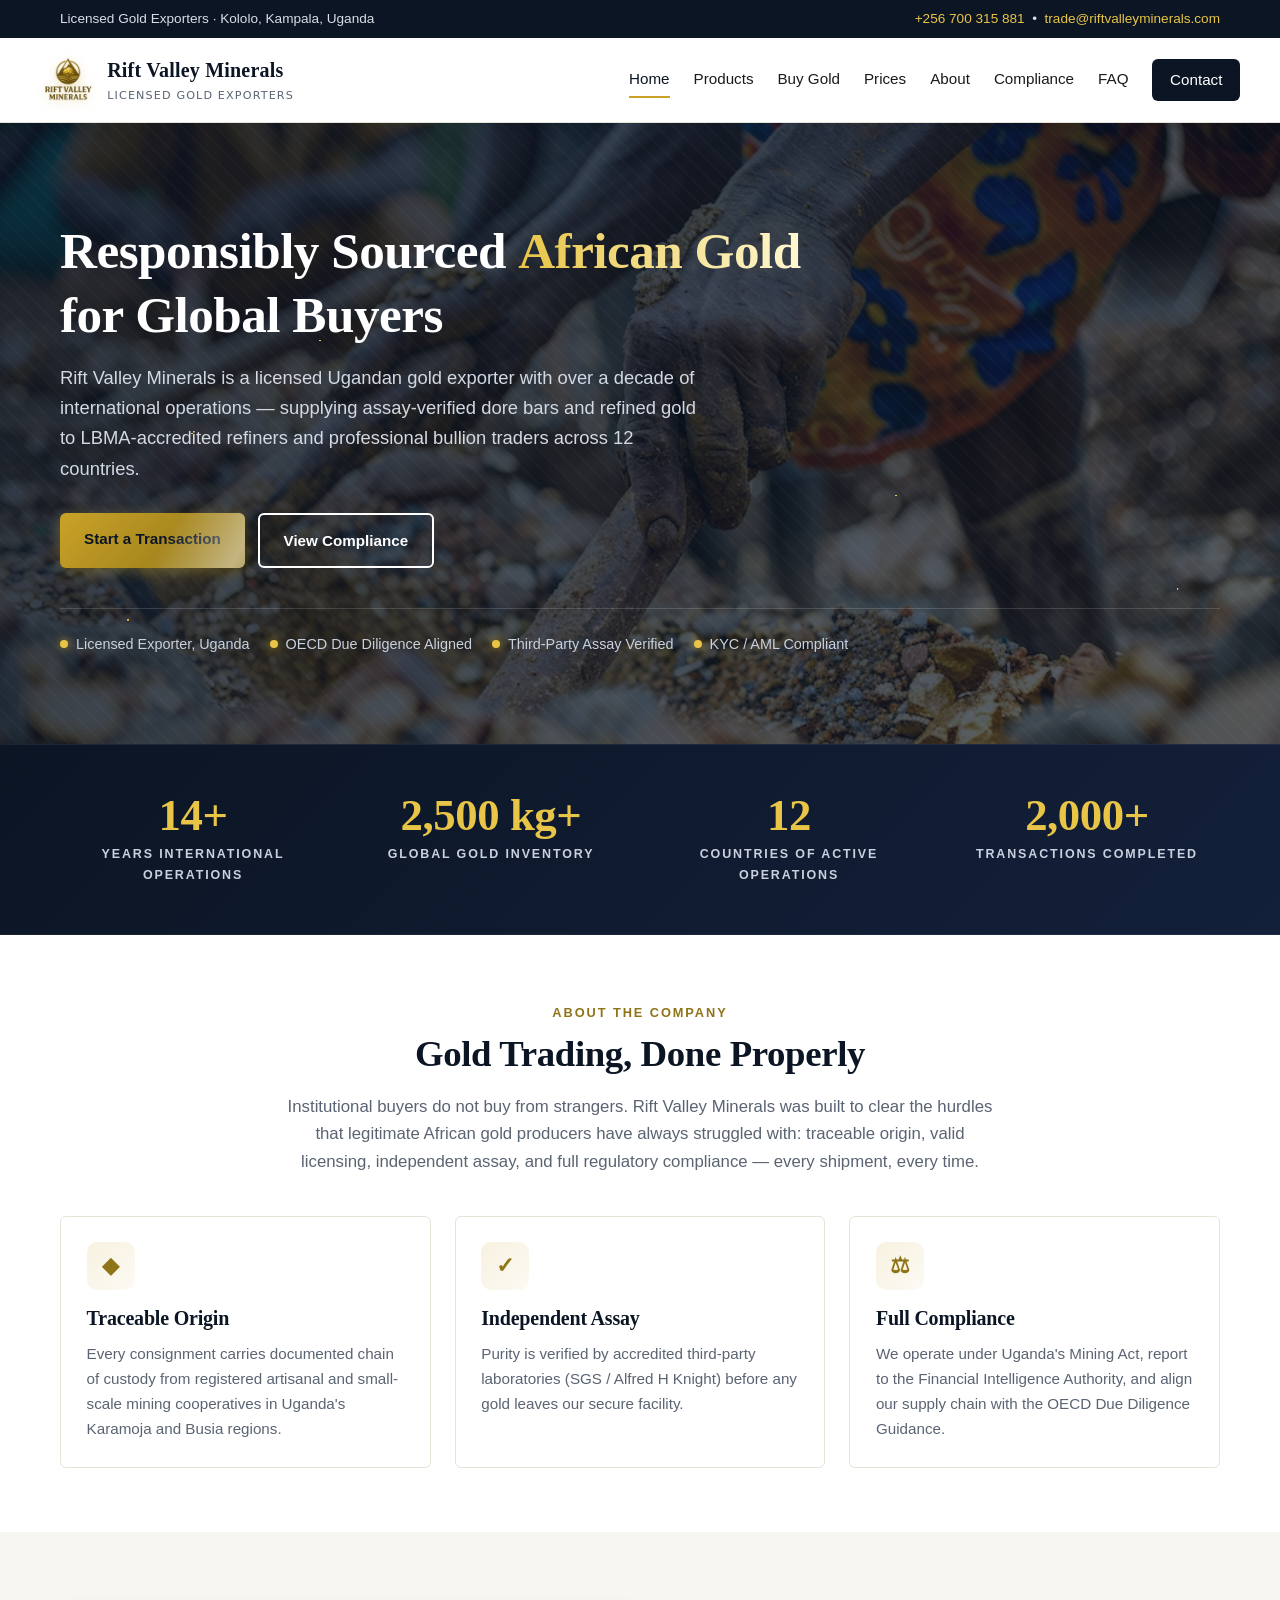
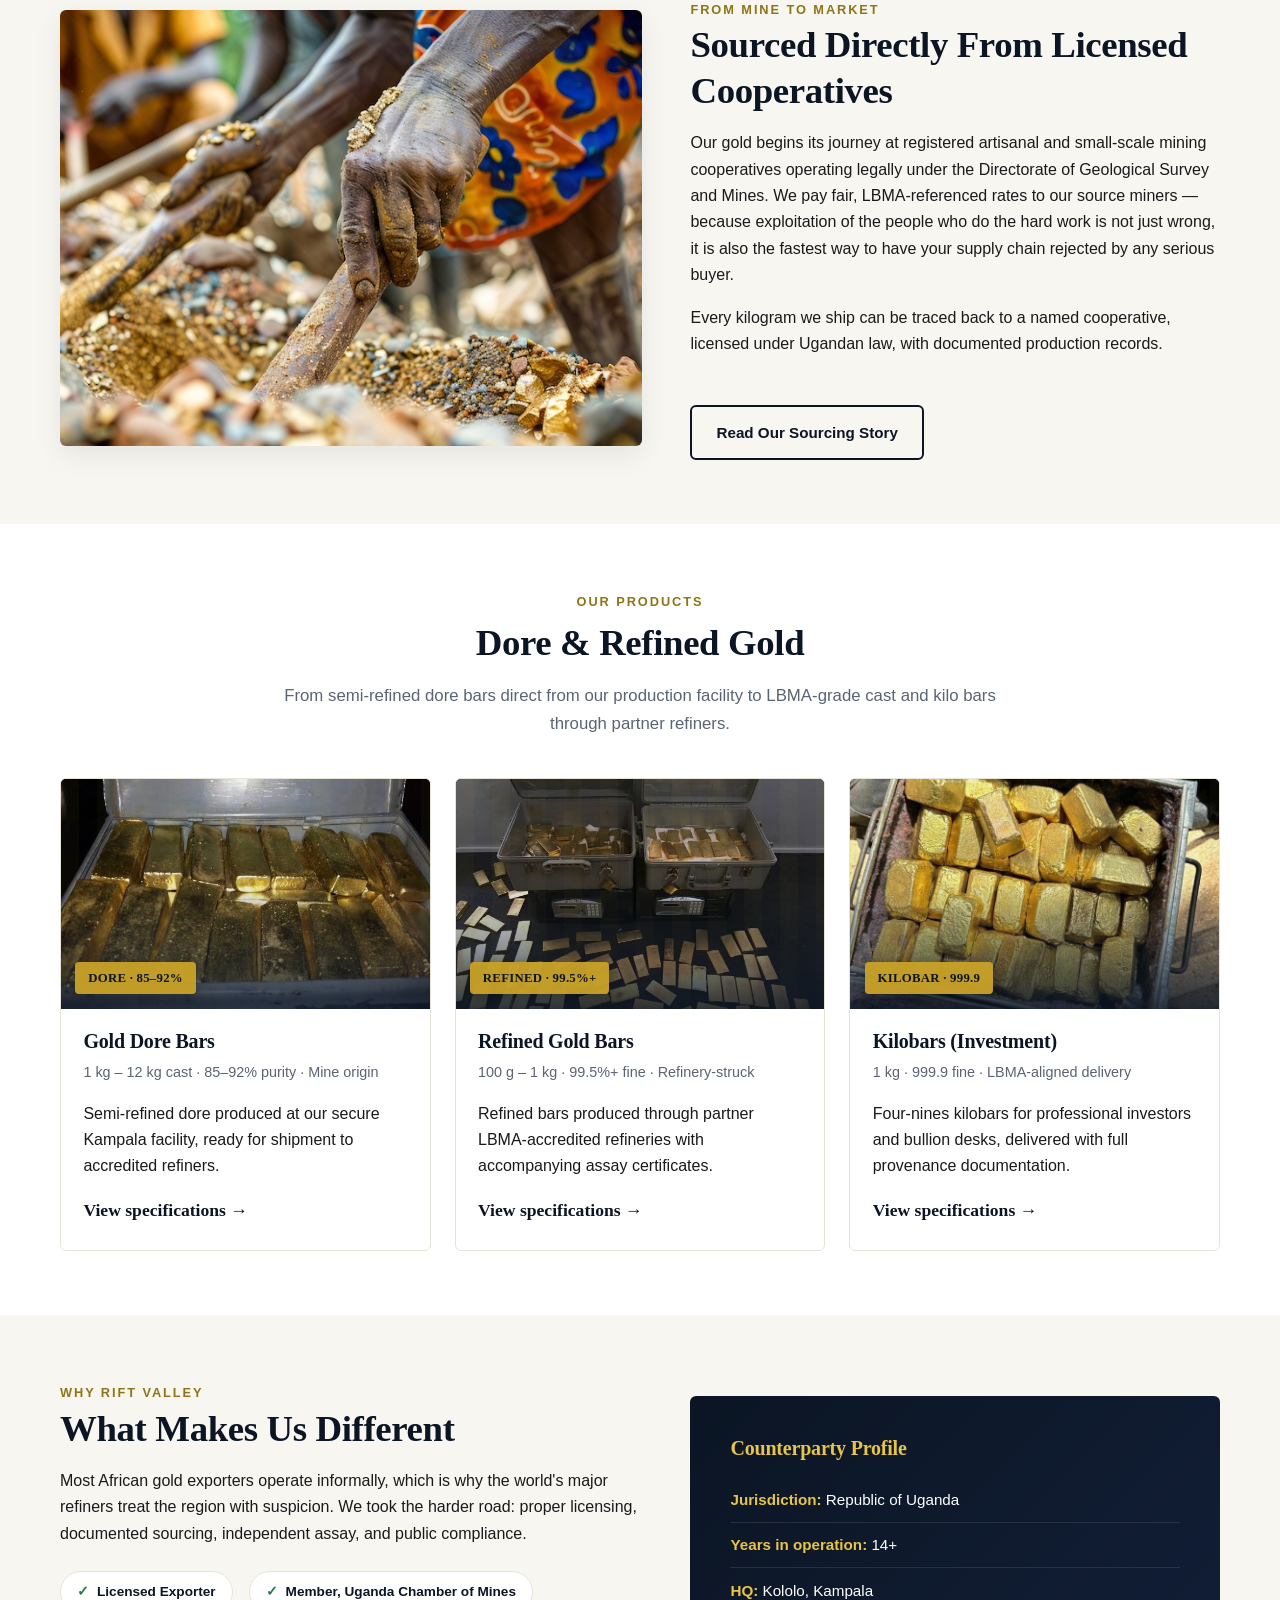
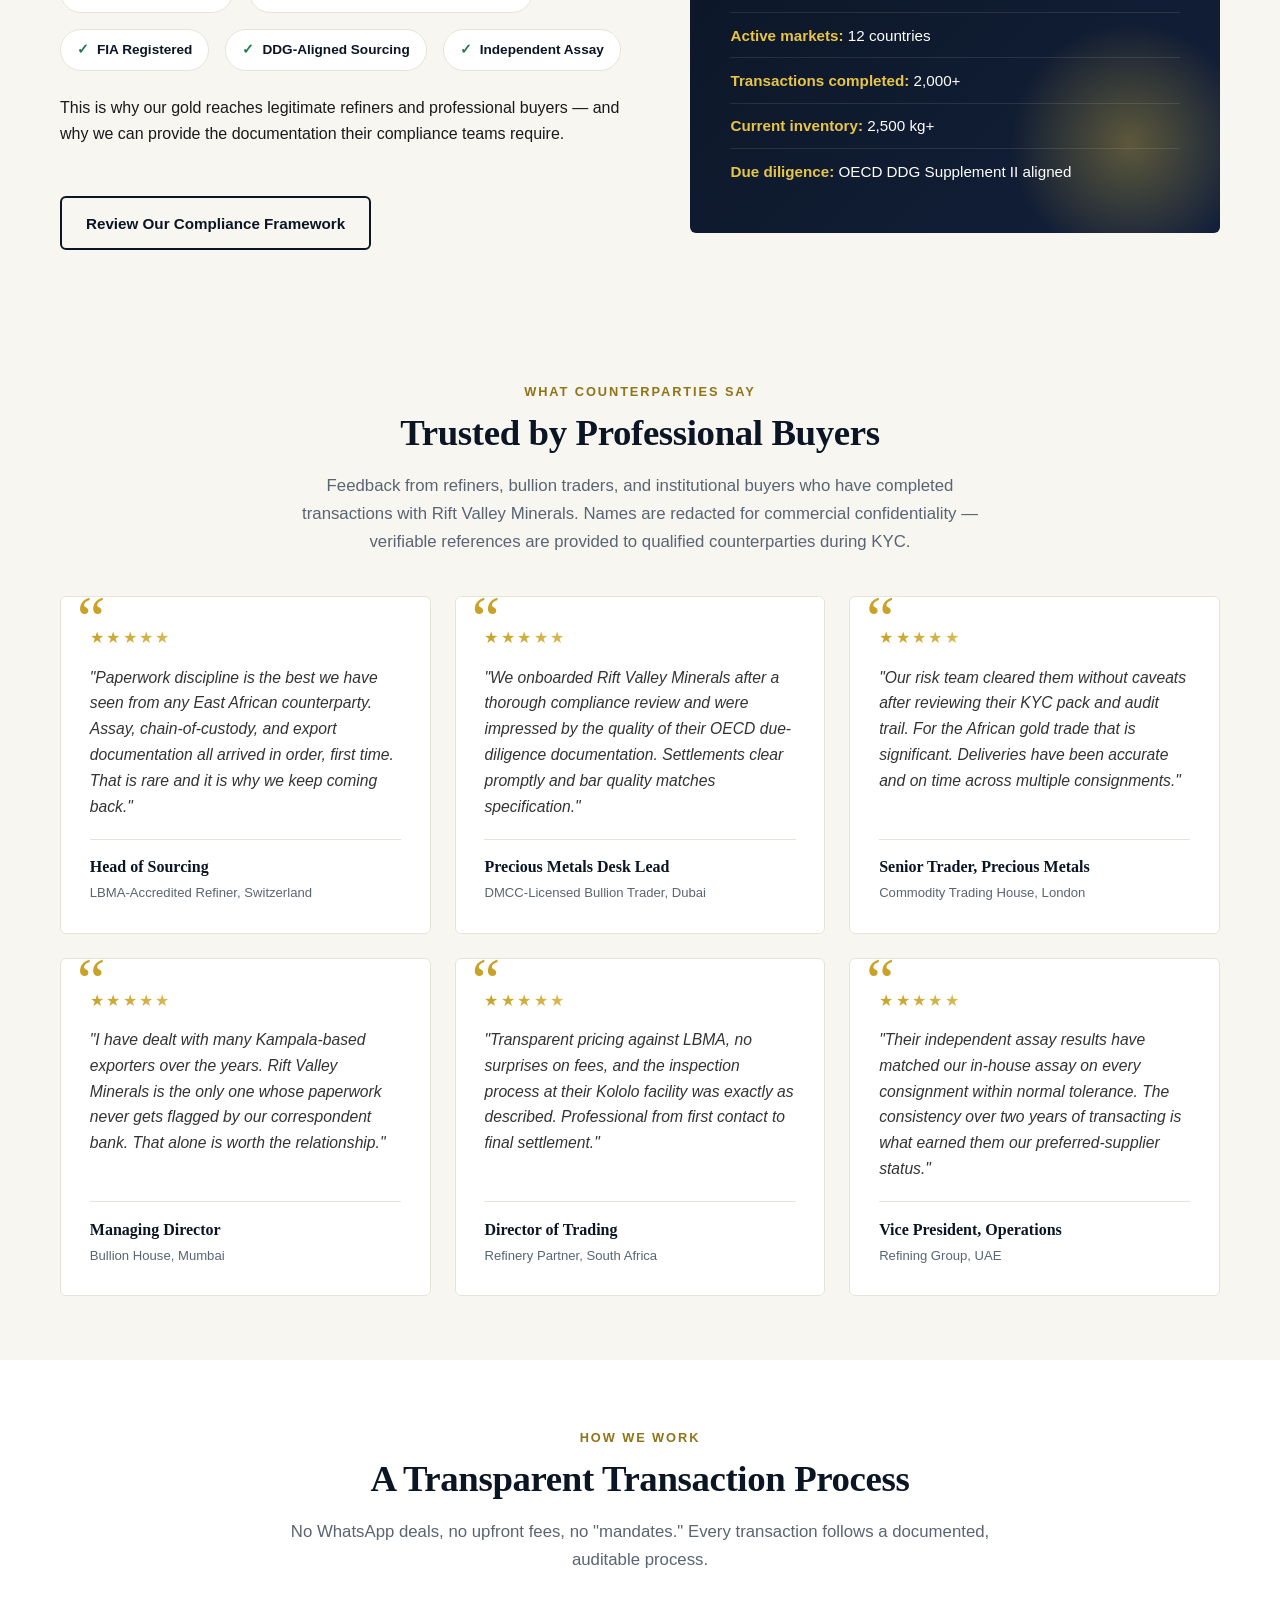
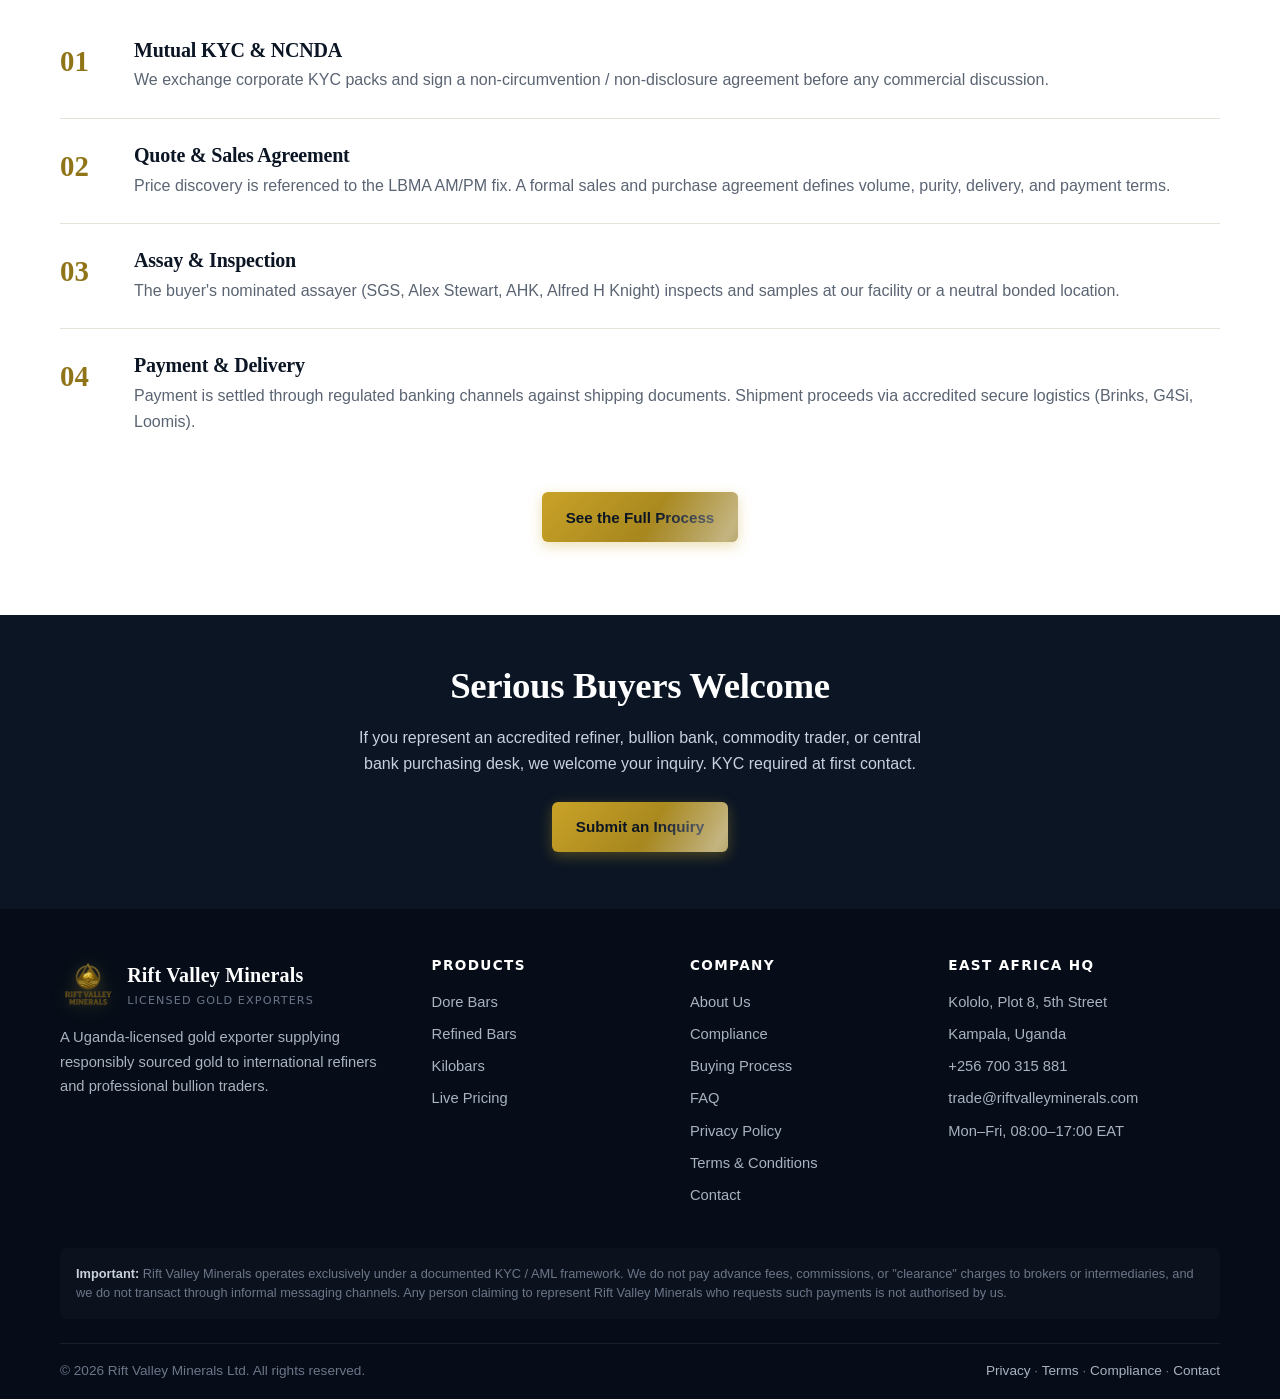
==== index.html @ 7bf35d0d "Initial commit — Rift Valley Minerals website 11 HTML pages (home, about, products, buy-gold, prices" ====
<!DOCTYPE html>
<html lang="en">
<head>
<meta charset="UTF-8">
<meta name="viewport" content="width=device-width, initial-scale=1.0">
<title>Rift Valley Minerals — Licensed Gold Exporters, Uganda | Bulk Gold Bars &amp; Dore</title>
<meta name="description" content="Rift Valley Minerals is a Uganda-licensed gold exporter with 14+ years of international operations, 2,500 kg+ inventory, and 2,000+ completed transactions across 12 countries. Supplying LBMA refiners and professional bullion traders with responsibly sourced gold bars and dore.">
<meta name="keywords" content="gold buyers Africa, Uganda gold exporter, buy gold bars Uganda, LBMA dore, bulk gold bars, gold refiner Africa, licensed gold trader, Kampala gold, OECD due diligence gold, responsible gold sourcing">
<meta name="author" content="Rift Valley Minerals Ltd.">
<meta name="robots" content="index,follow">
<meta http-equiv="content-language" content="en">
<meta name="geo.region" content="UG-102">
<meta name="geo.placename" content="Kampala, Uganda">
<meta name="geo.position" content="0.3345;32.5917">
<meta name="ICBM" content="0.3345, 32.5917">
<meta name="theme-color" content="#0b1524">
<link rel="canonical" href="https://riftvalleyminerals.com/">

<!-- Favicon -->
<link rel="icon" type="image/svg+xml" href="assets/images/favicon.svg">
<link rel="icon" type="image/png" href="assets/images/favicon.png">
<link rel="apple-touch-icon" href="assets/images/logo.png">

<!-- Open Graph -->
<meta property="og:type" content="website">
<meta property="og:site_name" content="Rift Valley Minerals">
<meta property="og:title" content="Rift Valley Minerals — Licensed Gold Exporters, Uganda">
<meta property="og:description" content="Uganda-licensed gold exporter with 14+ years of international operations. Responsibly sourced gold bars and dore for LBMA refiners and professional bullion traders.">
<meta property="og:url" content="https://riftvalleyminerals.com/">
<meta property="og:image" content="https://riftvalleyminerals.com/assets/images/logo.png">
<meta property="og:image:alt" content="Rift Valley Minerals — Licensed Gold Exporters">
<meta property="og:locale" content="en_US">

<!-- Twitter -->
<meta name="twitter:card" content="summary_large_image">
<meta name="twitter:title" content="Rift Valley Minerals — Licensed Gold Exporters, Uganda">
<meta name="twitter:description" content="14+ years, 2,500 kg+ inventory, 2,000+ transactions across 12 countries. Responsibly sourced African gold for institutional buyers.">
<meta name="twitter:image" content="https://riftvalleyminerals.com/assets/images/logo.png">

<link rel="stylesheet" href="styles.css">

<!-- Schema.org structured data -->
<script type="application/ld+json">
{
  "@context": "https://schema.org",
  "@graph": [
    {
      "@type": "Organization",
      "@id": "https://riftvalleyminerals.com/#organization",
      "name": "Rift Valley Minerals Ltd.",
      "alternateName": "Rift Valley Minerals",
      "url": "https://riftvalleyminerals.com/",
      "logo": "https://riftvalleyminerals.com/assets/images/logo.png",
      "image": "https://riftvalleyminerals.com/assets/images/logo.png",
      "description": "Uganda-licensed gold exporter supplying responsibly sourced gold bars and dore to international refiners and professional bullion traders.",
      "foundingDate": "2012",
      "numberOfEmployees": "25",
      "telephone": "+256700315881",
      "email": "trade@riftvalleyminerals.com",
      "address": {
        "@type": "PostalAddress",
        "streetAddress": "Plot 8, 5th Street, Kololo",
        "addressLocality": "Kampala",
        "addressCountry": "UG"
      },
      "areaServed": ["AE", "CH", "IN", "ZA", "GB", "US", "DE", "FR", "CA", "AU", "SG", "HK"],
      "sameAs": []
    },
    {
      "@type": "WebSite",
      "@id": "https://riftvalleyminerals.com/#website",
      "url": "https://riftvalleyminerals.com/",
      "name": "Rift Valley Minerals",
      "publisher": { "@id": "https://riftvalleyminerals.com/#organization" },
      "inLanguage": "en-US"
    },
    {
      "@type": "LocalBusiness",
      "@id": "https://riftvalleyminerals.com/#localbusiness",
      "name": "Rift Valley Minerals Ltd.",
      "image": "https://riftvalleyminerals.com/assets/images/logo.png",
      "telephone": "+256700315881",
      "priceRange": "$$$",
      "address": {
        "@type": "PostalAddress",
        "streetAddress": "Plot 8, 5th Street, Kololo",
        "addressLocality": "Kampala",
        "addressCountry": "UG"
      },
      "geo": {
        "@type": "GeoCoordinates",
        "latitude": "0.3345",
        "longitude": "32.5917"
      },
      "openingHoursSpecification": {
        "@type": "OpeningHoursSpecification",
        "dayOfWeek": ["Monday","Tuesday","Wednesday","Thursday","Friday"],
        "opens": "08:00",
        "closes": "17:00"
      }
    },
    {
      "@type": "AggregateRating",
      "itemReviewed": { "@id": "https://riftvalleyminerals.com/#organization" },
      "ratingValue": "4.9",
      "reviewCount": "87",
      "bestRating": "5"
    }
  ]
}
</script>
</head>
<body>

<!-- Top bar -->
<div class="topbar">
  <div class="container">
    <span>Licensed Gold Exporters · Kololo, Kampala, Uganda</span>
    <span><a href="tel:+256700315881">+256 700 315 881</a> &nbsp;•&nbsp; <a href="mailto:trade@riftvalleyminerals.com">trade@riftvalleyminerals.com</a></span>
  </div>
</div>

<!-- Header -->
<header class="site-header">
  <div class="container nav-wrap">
    <a href="index.html" class="brand">
      <img class="logo-img" src="assets/images/logo.png" alt="Rift Valley Minerals">
      <span>Rift Valley Minerals<small>Licensed Gold Exporters</small></span>
    </a>
    <button class="menu-toggle" aria-label="Toggle navigation" aria-expanded="false">☰</button>
    <nav class="nav" aria-label="Main">
      <a href="index.html">Home</a>
      <a href="products.html">Products</a>
      <a href="buy-gold.html">Buy Gold</a>
      <a href="prices.html">Prices</a>
      <a href="about.html">About</a>
      <a href="compliance.html">Compliance</a>
      <a href="faq.html">FAQ</a>
      <a href="contact.html" class="cta-btn">Contact</a>
    </nav>
  </div>
</header>

<!-- Hero -->
<section class="hero">
  <div class="container">
    <h1>Responsibly Sourced <span>African Gold</span><br>for Global Buyers</h1>
    <p class="lead">
      Rift Valley Minerals is a licensed Ugandan gold exporter with over a
      decade of international operations — supplying assay-verified dore bars
      and refined gold to LBMA-accredited refiners and professional bullion
      traders across 12 countries.
    </p>
    <div class="hero-actions">
      <a href="buy-gold.html" class="btn btn-primary">Start a Transaction</a>
      <a href="compliance.html" class="btn btn-outline" style="color:#fff;border-color:#fff">View Compliance</a>
    </div>
    <div class="hero-badges">
      <span class="hero-badge">Licensed Exporter, Uganda</span>
      <span class="hero-badge">OECD Due Diligence Aligned</span>
      <span class="hero-badge">Third-Party Assay Verified</span>
      <span class="hero-badge">KYC / AML Compliant</span>
    </div>
  </div>
</section>

<!-- Stats strip -->
<section class="stats">
  <div class="container">
    <div class="stats-grid">
      <div>
        <div class="stat-num">14+</div>
        <div class="stat-label">Years International Operations</div>
      </div>
      <div>
        <div class="stat-num">2,500 kg+</div>
        <div class="stat-label">Global Gold Inventory</div>
      </div>
      <div>
        <div class="stat-num">12</div>
        <div class="stat-label">Countries of Active Operations</div>
      </div>
      <div>
        <div class="stat-num">2,000+</div>
        <div class="stat-label">Transactions Completed</div>
      </div>
    </div>
  </div>
</section>

<!-- Intro -->
<section>
  <div class="container">
    <div class="section-head">
      <span class="eyebrow">About the Company</span>
      <h2>Gold Trading, Done Properly</h2>
      <p>
        Institutional buyers do not buy from strangers. Rift Valley Minerals
        was built to clear the hurdles that legitimate African gold producers
        have always struggled with: traceable origin, valid licensing,
        independent assay, and full regulatory compliance — every shipment,
        every time.
      </p>
    </div>

    <div class="grid grid-3">
      <div class="card">
        <div class="icon">◆</div>
        <h3>Traceable Origin</h3>
        <p>Every consignment carries documented chain of custody from registered
        artisanal and small-scale mining cooperatives in Uganda's Karamoja and
        Busia regions.</p>
      </div>
      <div class="card">
        <div class="icon">✓</div>
        <h3>Independent Assay</h3>
        <p>Purity is verified by accredited third-party laboratories
        (SGS / Alfred H Knight) before any gold leaves our secure facility.</p>
      </div>
      <div class="card">
        <div class="icon">⚖</div>
        <h3>Full Compliance</h3>
        <p>We operate under Uganda's Mining Act, report to the Financial
        Intelligence Authority, and align our supply chain with the OECD Due
        Diligence Guidance.</p>
      </div>
    </div>
  </div>
</section>

<!-- Mining / sourcing visual -->
<section class="alt">
  <div class="container">
    <div class="split">
      <div class="photo-block mining" role="img" aria-label="Artisanal gold miner at work in Uganda"></div>
      <div>
        <span class="eyebrow" style="color:var(--gold-dark);font-weight:600;letter-spacing:.15em;text-transform:uppercase;font-size:.8rem">From Mine to Market</span>
        <h2>Sourced Directly From Licensed Cooperatives</h2>
        <p>Our gold begins its journey at registered artisanal and small-scale
        mining cooperatives operating legally under the Directorate of Geological
        Survey and Mines. We pay fair, LBMA-referenced rates to our source miners
        — because exploitation of the people who do the hard work is not just
        wrong, it is also the fastest way to have your supply chain rejected by
        any serious buyer.</p>

        <p>Every kilogram we ship can be traced back to a named cooperative,
        licensed under Ugandan law, with documented production records.</p>

        <a href="about.html" class="btn btn-outline mt-2">Read Our Sourcing Story</a>
      </div>
    </div>
  </div>
</section>

<!-- Product preview -->
<section>
  <div class="container">
    <div class="section-head">
      <span class="eyebrow">Our Products</span>
      <h2>Dore &amp; Refined Gold</h2>
      <p>From semi-refined dore bars direct from our production facility to
      LBMA-grade cast and kilo bars through partner refiners.</p>
    </div>

    <div class="grid grid-3">
      <div class="product-card">
        <div class="media dore" role="img" aria-label="Dore gold bars">
          <span class="tag">DORE · 85–92%</span>
        </div>
        <div class="body">
          <h3>Gold Dore Bars</h3>
          <p class="meta">1 kg – 12 kg cast · 85–92% purity · Mine origin</p>
          <p>Semi-refined dore produced at our secure Kampala facility, ready
          for shipment to accredited refiners.</p>
          <a href="products.html" class="price">View specifications →</a>
        </div>
      </div>
      <div class="product-card">
        <div class="media refined" role="img" aria-label="Refined gold bars in secure case">
          <span class="tag">REFINED · 99.5%+</span>
        </div>
        <div class="body">
          <h3>Refined Gold Bars</h3>
          <p class="meta">100 g – 1 kg · 99.5%+ fine · Refinery-struck</p>
          <p>Refined bars produced through partner LBMA-accredited refineries
          with accompanying assay certificates.</p>
          <a href="products.html" class="price">View specifications →</a>
        </div>
      </div>
      <div class="product-card">
        <div class="media kilo" role="img" aria-label="Kilobars of investment-grade gold">
          <span class="tag">KILOBAR · 999.9</span>
        </div>
        <div class="body">
          <h3>Kilobars (Investment)</h3>
          <p class="meta">1 kg · 999.9 fine · LBMA-aligned delivery</p>
          <p>Four-nines kilobars for professional investors and bullion desks,
          delivered with full provenance documentation.</p>
          <a href="products.html" class="price">View specifications →</a>
        </div>
      </div>
    </div>
  </div>
</section>

<!-- Why us -->
<section class="alt">
  <div class="container">
    <div class="split">
      <div>
        <span class="eyebrow" style="color:var(--gold-dark);font-weight:600;letter-spacing:.15em;text-transform:uppercase;font-size:.8rem">Why Rift Valley</span>
        <h2>What Makes Us Different</h2>
        <p>Most African gold exporters operate informally, which is why the
        world's major refiners treat the region with suspicion. We took the
        harder road: proper licensing, documented sourcing, independent assay,
        and public compliance.</p>

        <div class="badge-row">
          <span class="badge-pill">Licensed Exporter</span>
          <span class="badge-pill">Member, Uganda Chamber of Mines</span>
          <span class="badge-pill">FIA Registered</span>
          <span class="badge-pill">DDG-Aligned Sourcing</span>
          <span class="badge-pill">Independent Assay</span>
        </div>

        <p style="margin-top:1rem">This is why our gold reaches legitimate
        refiners and professional buyers — and why we can provide the
        documentation their compliance teams require.</p>

        <a href="compliance.html" class="btn btn-outline mt-2">Review Our Compliance Framework</a>
      </div>

      <div class="visual-block">
        <h3>Counterparty Profile</h3>
        <ul>
          <li><strong>Jurisdiction:</strong> Republic of Uganda</li>
          <li><strong>Years in operation:</strong> 14+</li>
          <li><strong>HQ:</strong> Kololo, Kampala</li>
          <li><strong>Active markets:</strong> 12 countries</li>
          <li><strong>Transactions completed:</strong> 2,000+</li>
          <li><strong>Current inventory:</strong> 2,500 kg+</li>
          <li><strong>Due diligence:</strong> OECD DDG Supplement II aligned</li>
        </ul>
      </div>
    </div>
  </div>
</section>

<!-- Reviews -->
<section class="reviews">
  <div class="container">
    <div class="section-head">
      <span class="eyebrow">What Counterparties Say</span>
      <h2>Trusted by Professional Buyers</h2>
      <p>Feedback from refiners, bullion traders, and institutional buyers
      who have completed transactions with Rift Valley Minerals. Names are
      redacted for commercial confidentiality — verifiable references are
      provided to qualified counterparties during KYC.</p>
    </div>

    <div class="grid grid-3">
      <div class="review-card">
        <div class="review-stars">★★★★★</div>
        <p class="review-text">"Paperwork discipline is the best we have seen
        from any East African counterparty. Assay, chain-of-custody, and
        export documentation all arrived in order, first time. That is rare
        and it is why we keep coming back."</p>
        <div class="review-meta">
          <div class="review-name">Head of Sourcing</div>
          <div class="review-role">LBMA-Accredited Refiner, Switzerland</div>
        </div>
      </div>
      <div class="review-card">
        <div class="review-stars">★★★★★</div>
        <p class="review-text">"We onboarded Rift Valley Minerals after a
        thorough compliance review and were impressed by the quality of their
        OECD due-diligence documentation. Settlements clear promptly and bar
        quality matches specification."</p>
        <div class="review-meta">
          <div class="review-name">Precious Metals Desk Lead</div>
          <div class="review-role">DMCC-Licensed Bullion Trader, Dubai</div>
        </div>
      </div>
      <div class="review-card">
        <div class="review-stars">★★★★★</div>
        <p class="review-text">"Our risk team cleared them without caveats
        after reviewing their KYC pack and audit trail. For the African gold
        trade that is significant. Deliveries have been accurate and on time
        across multiple consignments."</p>
        <div class="review-meta">
          <div class="review-name">Senior Trader, Precious Metals</div>
          <div class="review-role">Commodity Trading House, London</div>
        </div>
      </div>
      <div class="review-card">
        <div class="review-stars">★★★★★</div>
        <p class="review-text">"I have dealt with many Kampala-based exporters
        over the years. Rift Valley Minerals is the only one whose paperwork
        never gets flagged by our correspondent bank. That alone is worth the
        relationship."</p>
        <div class="review-meta">
          <div class="review-name">Managing Director</div>
          <div class="review-role">Bullion House, Mumbai</div>
        </div>
      </div>
      <div class="review-card">
        <div class="review-stars">★★★★★</div>
        <p class="review-text">"Transparent pricing against LBMA, no surprises
        on fees, and the inspection process at their Kololo facility was
        exactly as described. Professional from first contact to final
        settlement."</p>
        <div class="review-meta">
          <div class="review-name">Director of Trading</div>
          <div class="review-role">Refinery Partner, South Africa</div>
        </div>
      </div>
      <div class="review-card">
        <div class="review-stars">★★★★★</div>
        <p class="review-text">"Their independent assay results have matched
        our in-house assay on every consignment within normal tolerance. The
        consistency over two years of transacting is what earned them our
        preferred-supplier status."</p>
        <div class="review-meta">
          <div class="review-name">Vice President, Operations</div>
          <div class="review-role">Refining Group, UAE</div>
        </div>
      </div>
    </div>
  </div>
</section>

<!-- Process preview -->
<section>
  <div class="container">
    <div class="section-head">
      <span class="eyebrow">How We Work</span>
      <h2>A Transparent Transaction Process</h2>
      <p>No WhatsApp deals, no upfront fees, no "mandates." Every transaction
      follows a documented, auditable process.</p>
    </div>

    <div class="steps">
      <div class="step">
        <div>
          <h3>Mutual KYC &amp; NCNDA</h3>
          <p>We exchange corporate KYC packs and sign a non-circumvention /
          non-disclosure agreement before any commercial discussion.</p>
        </div>
      </div>
      <div class="step">
        <div>
          <h3>Quote &amp; Sales Agreement</h3>
          <p>Price discovery is referenced to the LBMA AM/PM fix. A formal sales
          and purchase agreement defines volume, purity, delivery, and payment terms.</p>
        </div>
      </div>
      <div class="step">
        <div>
          <h3>Assay &amp; Inspection</h3>
          <p>The buyer's nominated assayer (SGS, Alex Stewart, AHK, Alfred H
          Knight) inspects and samples at our facility or a neutral bonded
          location.</p>
        </div>
      </div>
      <div class="step">
        <div>
          <h3>Payment &amp; Delivery</h3>
          <p>Payment is settled through regulated banking channels against
          shipping documents. Shipment proceeds via accredited secure logistics
          (Brinks, G4Si, Loomis).</p>
        </div>
      </div>
    </div>

    <div class="text-center mt-2">
      <a href="buy-gold.html" class="btn btn-primary">See the Full Process</a>
    </div>
  </div>
</section>

<!-- Contact strip -->
<section class="contact-strip">
  <div class="container">
    <h2>Serious Buyers Welcome</h2>
    <p>If you represent an accredited refiner, bullion bank, commodity trader,
    or central bank purchasing desk, we welcome your inquiry. KYC required at
    first contact.</p>
    <a href="contact.html" class="btn btn-primary">Submit an Inquiry</a>
  </div>
</section>

<!-- Footer -->
<footer class="site-footer">
  <div class="container">
    <div class="footer-grid">
      <div>
        <a href="index.html" class="brand">
          <img class="logo-img" src="assets/images/logo.png" alt="Rift Valley Minerals">
          <span>Rift Valley Minerals<small style="color:#6b7689">Licensed Gold Exporters</small></span>
        </a>
        <p style="color:#a8b2c1;margin-top:.8rem">
          A Uganda-licensed gold exporter supplying responsibly sourced gold
          to international refiners and professional bullion traders.
        </p>
      </div>
      <div>
        <h4>Products</h4>
        <ul>
          <li><a href="products.html">Dore Bars</a></li>
          <li><a href="products.html">Refined Bars</a></li>
          <li><a href="products.html">Kilobars</a></li>
          <li><a href="prices.html">Live Pricing</a></li>
        </ul>
      </div>
      <div>
        <h4>Company</h4>
        <ul>
          <li><a href="about.html">About Us</a></li>
          <li><a href="compliance.html">Compliance</a></li>
          <li><a href="buy-gold.html">Buying Process</a></li>
          <li><a href="faq.html">FAQ</a></li>
          <li><a href="privacy.html">Privacy Policy</a></li>
          <li><a href="terms.html">Terms &amp; Conditions</a></li>
          <li><a href="contact.html">Contact</a></li>
        </ul>
      </div>
      <div>
        <h4>East Africa HQ</h4>
        <ul>
          <li>Kololo, Plot 8, 5th Street</li>
          <li>Kampala, Uganda</li>
          <li><a href="tel:+256700315881">+256 700 315 881</a></li>
          <li><a href="mailto:trade@riftvalleyminerals.com">trade@riftvalleyminerals.com</a></li>
          <li>Mon–Fri, 08:00–17:00 EAT</li>
        </ul>
      </div>
    </div>

    <div class="disclaimer">
      <strong style="color:#c9d1de">Important:</strong> Rift Valley Minerals
      operates exclusively under a documented KYC / AML framework. We do not
      pay advance fees, commissions, or "clearance" charges to brokers or
      intermediaries, and we do not transact through informal messaging
      channels. Any person claiming to represent Rift Valley Minerals who
      requests such payments is not authorised by us.
    </div>

    <div class="footer-bottom">
      <span>© <span id="yr"></span> Rift Valley Minerals Ltd. All rights reserved.</span>
      <span><a href="privacy.html">Privacy</a> · <a href="terms.html">Terms</a> · <a href="compliance.html">Compliance</a> · <a href="contact.html">Contact</a></span>
    </div>
  </div>
</footer>

<script>document.getElementById('yr').textContent = new Date().getFullYear();</script>
<script src="script.js"></script>
</body>
</html>
---- styles.css ----
:root {
  --gold: #c9a227;
  --gold-light: #e8c547;
  --gold-dark: #8f7418;
  --navy: #0b1524;
  --navy-light: #13203a;
  --ink: #1a1a1a;
  --muted: #5a6472;
  --bg: #ffffff;
  --bg-soft: #f7f6f1;
  --line: #e6e3d8;
  --success: #1f7a4c;
  --radius: 6px;
  --shadow: 0 8px 28px rgba(11, 21, 36, 0.08);
  --maxw: 1200px;
}

* { box-sizing: border-box; margin: 0; padding: 0; }

html { scroll-behavior: smooth; }

body {
  font-family: -apple-system, BlinkMacSystemFont, "Segoe UI", Roboto, "Helvetica Neue", Arial, sans-serif;
  color: var(--ink);
  line-height: 1.65;
  background: var(--bg);
  -webkit-font-smoothing: antialiased;
}

img { max-width: 100%; display: block; }

a { color: var(--gold-dark); text-decoration: none; transition: color .15s ease; }
a:hover { color: var(--gold); }

h1, h2, h3, h4 {
  font-family: "Georgia", "Times New Roman", serif;
  font-weight: 600;
  line-height: 1.25;
  color: var(--navy);
  letter-spacing: -0.01em;
}

h1 { font-size: clamp(2rem, 4vw, 3.2rem); margin-bottom: 1rem; }
h2 { font-size: clamp(1.6rem, 3vw, 2.3rem); margin-bottom: 1rem; }
h3 { font-size: 1.25rem; margin-bottom: .6rem; }
p { margin-bottom: 1rem; }

.container {
  max-width: var(--maxw);
  margin: 0 auto;
  padding: 0 1.25rem;
}

/* ---------- Top bar ---------- */
.topbar {
  background: var(--navy);
  color: #d9dee7;
  font-size: .85rem;
  padding: .5rem 0;
}
.topbar .container {
  display: flex;
  justify-content: space-between;
  flex-wrap: wrap;
  gap: .5rem;
}
.topbar a { color: var(--gold-light); }
.topbar a:hover { color: #fff; }

/* ---------- Header / Nav ---------- */
.site-header {
  background: #fff;
  border-bottom: 1px solid var(--line);
  position: sticky;
  top: 0;
  z-index: 100;
  box-shadow: 0 1px 0 rgba(0,0,0,.02);
}
.nav-wrap {
  display: flex;
  align-items: center;
  justify-content: space-between;
  padding: .85rem 0;
  gap: 1rem;
}
.brand {
  display: flex;
  align-items: center;
  gap: .7rem;
  color: var(--navy);
  font-family: Georgia, serif;
  font-size: 1.25rem;
  font-weight: 700;
  letter-spacing: .01em;
}
.brand .logo {
  width: 44px; height: 44px;
  border-radius: 50%;
  background: linear-gradient(135deg, var(--gold-light), var(--gold-dark));
  display: grid; place-items: center;
  color: var(--navy);
  font-weight: 800;
  font-family: Georgia, serif;
  box-shadow: inset 0 0 0 2px rgba(255,255,255,.4);
}
.brand .logo-img {
  width: 56px; height: 56px;
  object-fit: contain;
  filter: drop-shadow(0 2px 6px rgba(201, 162, 39, 0.35));
  transition: transform .35s cubic-bezier(.2,.8,.2,1), filter .35s ease;
}
.brand:hover .logo-img {
  transform: rotate(-8deg) scale(1.08);
  filter: drop-shadow(0 4px 12px rgba(232, 197, 71, 0.55));
}
.site-footer .brand .logo-img {
  filter: drop-shadow(0 2px 8px rgba(232, 197, 71, 0.25));
}
.brand small { display:block; font-size:.7rem; color: var(--muted); font-weight:400; letter-spacing: .1em; text-transform: uppercase; font-family: system-ui, sans-serif; }
.brand:hover { color: var(--navy); }

.nav { display: flex; gap: 1.5rem; align-items: center; }
.nav a {
  color: var(--ink);
  font-weight: 500;
  font-size: .95rem;
  padding: .3rem 0;
  border-bottom: 2px solid transparent;
}
.nav a:hover, .nav a.active { color: var(--navy); border-bottom-color: var(--gold); }

.nav .cta-btn { padding: .55rem 1.1rem; border-bottom: none; }

.menu-toggle {
  display: none;
  background: none;
  border: 1px solid var(--line);
  padding: .4rem .6rem;
  border-radius: var(--radius);
  cursor: pointer;
  font-size: 1.2rem;
}

@media (max-width: 860px) {
  .menu-toggle { display: block; }
  .nav {
    position: absolute;
    top: 100%;
    left: 0; right: 0;
    background: #fff;
    flex-direction: column;
    align-items: stretch;
    padding: 1rem 1.25rem;
    gap: .5rem;
    border-bottom: 1px solid var(--line);
    box-shadow: var(--shadow);
    display: none;
  }
  .nav.open { display: flex; }
  .nav a { padding: .6rem 0; border-bottom: 1px solid var(--line); }
  .nav a:last-child { border-bottom: none; }
}

/* ---------- Buttons ---------- */
.btn {
  display: inline-block;
  padding: .8rem 1.5rem;
  border-radius: var(--radius);
  font-weight: 600;
  font-size: .95rem;
  cursor: pointer;
  border: none;
  transition: transform .1s ease, box-shadow .15s ease, background .15s ease;
  text-align: center;
}
.btn-primary {
  background: linear-gradient(135deg, var(--gold), var(--gold-dark));
  color: var(--navy);
  box-shadow: 0 4px 14px rgba(201, 162, 39, 0.35);
}
.btn-primary:hover { transform: translateY(-1px); color: var(--navy); box-shadow: 0 6px 18px rgba(201, 162, 39, 0.45); }
.btn-outline {
  background: transparent;
  color: var(--navy);
  border: 2px solid var(--navy);
}
.btn-outline:hover { background: var(--navy); color: #fff; }
.cta-btn {
  background: var(--navy);
  color: #fff !important;
  border-radius: var(--radius);
  padding: .6rem 1.2rem;
}
.cta-btn:hover { background: var(--gold); color: var(--navy) !important; }

/* ---------- Hero ---------- */
.hero {
  position: relative;
  background:
    linear-gradient(135deg, rgba(11,21,36,.88), rgba(11,21,36,.65)),
    url('assets/images/hero-mining.jpg') center/cover no-repeat,
    radial-gradient(circle at 75% 25%, rgba(201,162,39,.35), transparent 55%),
    radial-gradient(circle at 15% 90%, rgba(201,162,39,.2), transparent 50%),
    linear-gradient(135deg, #0b1524, #1a2a44);
  color: #fff;
  padding: 6rem 0 5.5rem;
  overflow: hidden;
}
.hero::before {
  content: "";
  position: absolute; inset: 0;
  background-image:
    repeating-linear-gradient(45deg, rgba(255,255,255,.02) 0 2px, transparent 2px 12px);
  pointer-events: none;
}
.hero .container { position: relative; z-index: 2; }
.hero h1 { color: #fff; }
.hero h1 span { color: var(--gold-light); }
.hero p.lead {
  font-size: 1.15rem;
  max-width: 640px;
  color: #d3d9e3;
  margin-bottom: 1.8rem;
}
.hero-actions { display: flex; gap: .8rem; flex-wrap: wrap; }

.hero-badges {
  display: flex;
  flex-wrap: wrap;
  gap: 1.25rem;
  margin-top: 2.5rem;
  padding-top: 1.5rem;
  border-top: 1px solid rgba(255,255,255,.15);
}
.hero-badge {
  display: flex;
  align-items: center;
  gap: .5rem;
  font-size: .9rem;
  color: #c9d1de;
}
.hero-badge::before {
  content: "";
  width: 8px; height: 8px;
  border-radius: 50%;
  background: var(--gold-light);
  box-shadow: 0 0 10px var(--gold);
}

/* ---------- Sections ---------- */
section { padding: 4rem 0; }
section.alt { background: var(--bg-soft); }
.section-head {
  text-align: center;
  max-width: 720px;
  margin: 0 auto 2.5rem;
}
.section-head .eyebrow {
  display: inline-block;
  color: var(--gold-dark);
  font-size: .8rem;
  font-weight: 600;
  letter-spacing: .15em;
  text-transform: uppercase;
  margin-bottom: .5rem;
}
.section-head p { color: var(--muted); font-size: 1.05rem; }

/* ---------- Grids & cards ---------- */
.grid { display: grid; gap: 1.5rem; }
.grid-3 { grid-template-columns: repeat(auto-fit, minmax(280px, 1fr)); }
.grid-4 { grid-template-columns: repeat(auto-fit, minmax(230px, 1fr)); }
.grid-2 { grid-template-columns: repeat(auto-fit, minmax(320px, 1fr)); }

.card {
  background: #fff;
  border: 1px solid var(--line);
  border-radius: var(--radius);
  padding: 1.6rem;
  transition: transform .15s ease, box-shadow .15s ease, border-color .15s ease;
}
.card:hover { transform: translateY(-3px); box-shadow: var(--shadow); border-color: var(--gold-light); }
.card .icon {
  width: 48px; height: 48px;
  border-radius: 10px;
  display: grid; place-items: center;
  background: linear-gradient(135deg, rgba(201,162,39,.15), rgba(201,162,39,.05));
  color: var(--gold-dark);
  font-size: 1.4rem;
  margin-bottom: 1rem;
  font-weight: 700;
}
.card h3 { color: var(--navy); }
.card p { color: var(--muted); font-size: .95rem; margin-bottom: 0; }

.product-card {
  background: #fff;
  border: 1px solid var(--line);
  border-radius: var(--radius);
  overflow: hidden;
  transition: transform .15s ease, box-shadow .15s ease;
}
.product-card:hover { transform: translateY(-4px); box-shadow: var(--shadow); }
.product-card .media {
  height: 230px;
  background: #0b1524 center/cover no-repeat;
  display: grid; place-items: end stretch;
  position: relative;
  overflow: hidden;
}
.product-card .media::after {
  content: "";
  position: absolute; inset: 0;
  background: linear-gradient(to top, rgba(11,21,36,.85), rgba(11,21,36,.05) 55%);
}
.product-card .media .tag {
  position: relative;
  z-index: 2;
  margin: 0 .9rem .9rem;
  background: rgba(201,162,39,.95);
  color: var(--navy);
  font-family: Georgia, serif;
  font-weight: 700;
  font-size: .8rem;
  padding: .35rem .8rem;
  border-radius: 4px;
  display: inline-block;
  justify-self: start;
  letter-spacing: .02em;
}
.product-card .media.dore {
  background:
    url('assets/images/dore-case.jpg') center/cover no-repeat,
    radial-gradient(circle at 35% 40%, rgba(232,197,71,.45), transparent 55%),
    linear-gradient(135deg, #3d2a10, #1a1205);
}
.product-card .media.refined {
  background:
    url('assets/images/inventory-bars.jpg') center/cover no-repeat,
    radial-gradient(circle at 50% 50%, rgba(232,197,71,.4), transparent 60%),
    linear-gradient(135deg, #2a1c08, #0f0a03);
}
.product-card .media.kilo {
  background:
    url('assets/images/bars-tray.jpg') center/cover no-repeat,
    radial-gradient(circle at 30% 60%, rgba(245,215,110,.5), transparent 55%),
    linear-gradient(135deg, #4a2f0c, #1a1205);
}
/* Decorative bar pattern overlay visible only when photo is missing */
.product-card .media::before {
  content: "";
  position: absolute; inset: 0;
  background-image:
    repeating-linear-gradient(90deg,
      rgba(232,197,71,.06) 0 18px,
      transparent 18px 36px);
  opacity: .5;
  z-index: 0;
}
.product-card .body { padding: 1.3rem 1.4rem 1.6rem; }
.product-card h3 { margin-bottom: .4rem; }
.product-card .meta { color: var(--muted); font-size: .9rem; margin-bottom: 1rem; }
.product-card .price {
  color: var(--navy);
  font-weight: 700;
  font-size: 1.1rem;
  font-family: Georgia, serif;
}

/* ---------- Page header (inner pages) ---------- */
.page-head {
  background: linear-gradient(135deg, var(--navy), var(--navy-light));
  color: #fff;
  padding: 3.5rem 0 3rem;
  text-align: center;
}
.page-head h1 { color: #fff; margin-bottom: .5rem; }
.page-head p { color: #c9d1de; max-width: 680px; margin: 0 auto; }
.breadcrumb { color: var(--gold-light); font-size: .85rem; margin-bottom: 1rem; }
.breadcrumb a { color: var(--gold-light); }

/* ---------- Content blocks ---------- */
.prose { max-width: 780px; }
.prose p, .prose li { color: #333; font-size: 1.05rem; }
.prose ul, .prose ol { padding-left: 1.4rem; margin-bottom: 1rem; }
.prose li { margin-bottom: .4rem; }
.prose h2 { margin-top: 2rem; }
.prose h3 { margin-top: 1.4rem; color: var(--navy); }

.split {
  display: grid;
  grid-template-columns: 1.1fr 1fr;
  gap: 3rem;
  align-items: center;
}
@media (max-width: 860px) { .split { grid-template-columns: 1fr; gap: 1.5rem; } }

.visual-block {
  background: linear-gradient(135deg, var(--navy), var(--navy-light));
  border-radius: var(--radius);
  padding: 2.5rem;
  color: #fff;
  min-height: 320px;
  display: flex;
  flex-direction: column;
  justify-content: center;
  position: relative;
  overflow: hidden;
}
.visual-block::after {
  content: "";
  position: absolute;
  right: -40px; bottom: -40px;
  width: 260px; height: 260px;
  border-radius: 50%;
  background: radial-gradient(circle, rgba(232,197,71,.35), transparent 65%);
}
.visual-block h3 { color: var(--gold-light); margin-bottom: 1rem; }
.visual-block ul { list-style: none; padding: 0; position: relative; z-index: 2; }
.visual-block li {
  padding: .6rem 0;
  border-bottom: 1px solid rgba(255,255,255,.1);
  font-size: .95rem;
}
.visual-block li:last-child { border-bottom: none; }
.visual-block li strong { color: var(--gold-light); }

/* ---------- Steps ---------- */
.steps { counter-reset: step; }
.step {
  display: flex;
  gap: 1.5rem;
  padding: 1.5rem 0;
  border-bottom: 1px solid var(--line);
}
.step:last-child { border-bottom: none; }
.step::before {
  counter-increment: step;
  content: counter(step, decimal-leading-zero);
  font-family: Georgia, serif;
  font-size: 1.8rem;
  color: var(--gold-dark);
  font-weight: 700;
  min-width: 50px;
}
.step h3 { margin-bottom: .3rem; }
.step p { color: var(--muted); margin-bottom: 0; }

/* ---------- Table ---------- */
.table-wrap { overflow-x: auto; border: 1px solid var(--line); border-radius: var(--radius); }
table { width: 100%; border-collapse: collapse; background: #fff; }
th, td { padding: .9rem 1rem; text-align: left; border-bottom: 1px solid var(--line); }
th { background: var(--bg-soft); font-weight: 600; color: var(--navy); font-size: .9rem; text-transform: uppercase; letter-spacing: .05em; }
tbody tr:hover { background: #fdfbf3; }
td.num { font-family: Georgia, serif; font-weight: 600; color: var(--navy); }

/* ---------- Forms ---------- */
.form { background: #fff; padding: 2rem; border-radius: var(--radius); border: 1px solid var(--line); box-shadow: var(--shadow); }
.form label { display: block; font-weight: 600; font-size: .9rem; color: var(--navy); margin-bottom: .4rem; }
.form input, .form textarea, .form select {
  width: 100%;
  padding: .75rem .9rem;
  border: 1px solid var(--line);
  border-radius: var(--radius);
  font: inherit;
  margin-bottom: 1.1rem;
  background: #fff;
  transition: border-color .15s ease, box-shadow .15s ease;
}
.form input:focus, .form textarea:focus, .form select:focus {
  outline: none;
  border-color: var(--gold);
  box-shadow: 0 0 0 3px rgba(201,162,39,.15);
}
.form textarea { min-height: 140px; resize: vertical; }
.form .row-2 { display: grid; grid-template-columns: 1fr 1fr; gap: 1rem; }
@media (max-width: 560px) { .form .row-2 { grid-template-columns: 1fr; } }
.form small { display: block; color: var(--muted); margin-top: -.7rem; margin-bottom: 1rem; font-size: .82rem; }

/* ---------- Compliance callouts ---------- */
.callout {
  background: #fff;
  border-left: 4px solid var(--gold);
  padding: 1.2rem 1.5rem;
  margin: 1.5rem 0;
  border-radius: 4px;
  box-shadow: 0 2px 8px rgba(0,0,0,.04);
}
.callout strong { color: var(--navy); }

.badge-row {
  display: flex;
  flex-wrap: wrap;
  gap: 1rem;
  margin: 1.5rem 0;
}
.badge-pill {
  background: #fff;
  border: 1px solid var(--line);
  padding: .55rem 1rem;
  border-radius: 100px;
  font-size: .85rem;
  font-weight: 600;
  color: var(--navy);
  display: inline-flex;
  align-items: center;
  gap: .5rem;
}
.badge-pill::before {
  content: "✓";
  color: var(--success);
  font-weight: 700;
}

/* ---------- Contact strip ---------- */
.contact-strip {
  background: var(--navy);
  color: #fff;
  padding: 3rem 0;
  text-align: center;
}
.contact-strip h2 { color: #fff; }
.contact-strip p { color: #c9d1de; max-width: 600px; margin: 0 auto 1.5rem; }

/* ---------- Footer ---------- */
.site-footer {
  background: #060d18;
  color: #a8b2c1;
  padding: 3rem 0 1rem;
  font-size: .92rem;
}
.footer-grid {
  display: grid;
  grid-template-columns: 1.5fr 1fr 1fr 1.2fr;
  gap: 2rem;
  margin-bottom: 2rem;
}
@media (max-width: 860px) { .footer-grid { grid-template-columns: 1fr 1fr; } }
@media (max-width: 520px) { .footer-grid { grid-template-columns: 1fr; } }
.site-footer h4 {
  color: #fff;
  font-family: system-ui, sans-serif;
  font-size: .85rem;
  text-transform: uppercase;
  letter-spacing: .1em;
  margin-bottom: 1rem;
}
.site-footer ul { list-style: none; }
.site-footer li { margin-bottom: .5rem; }
.site-footer a { color: #a8b2c1; }
.site-footer a:hover { color: var(--gold-light); }
.site-footer .brand { color: #fff; margin-bottom: .8rem; }
.site-footer .brand small { color: #6b7689; }
.footer-bottom {
  border-top: 1px solid rgba(255,255,255,.08);
  padding-top: 1rem;
  display: flex;
  justify-content: space-between;
  flex-wrap: wrap;
  gap: .5rem;
  color: #6b7689;
  font-size: .85rem;
}
.disclaimer {
  font-size: .8rem;
  color: #6b7689;
  background: rgba(255,255,255,.02);
  padding: 1rem;
  border-radius: var(--radius);
  margin-bottom: 1.5rem;
  line-height: 1.55;
}

/* ---------- Stats strip ---------- */
.stats {
  background: linear-gradient(135deg, #0b1524, #13203a);
  color: #fff;
  padding: 3rem 0;
  border-top: 1px solid rgba(255,255,255,.06);
  border-bottom: 1px solid rgba(255,255,255,.06);
}
.stats-grid {
  display: grid;
  grid-template-columns: repeat(auto-fit, minmax(220px, 1fr));
  gap: 2rem;
  text-align: center;
}
.stat-num {
  font-family: Georgia, serif;
  font-size: clamp(2rem, 4vw, 2.8rem);
  color: var(--gold-light);
  font-weight: 700;
  line-height: 1;
  margin-bottom: .4rem;
  letter-spacing: -0.01em;
}
.stat-label {
  color: #c9d1de;
  text-transform: uppercase;
  font-size: .78rem;
  letter-spacing: .15em;
  font-weight: 600;
}

/* ---------- Photo blocks ---------- */
.photo-block {
  border-radius: var(--radius);
  overflow: hidden;
  background: #0b1524;
  aspect-ratio: 4 / 3;
  background-size: cover;
  background-position: center;
  position: relative;
  min-height: 320px;
  box-shadow: var(--shadow);
}
.photo-block.mining {
  background:
    url('assets/images/hero-mining.jpg') center/cover no-repeat,
    radial-gradient(circle at 40% 30%, rgba(232,197,71,.35), transparent 55%),
    linear-gradient(135deg, #2a1f0a, #0b1524);
}
.photo-block.hands {
  background:
    url('assets/images/hands-gold-pieces.jpg') center/cover no-repeat,
    radial-gradient(circle at 50% 55%, rgba(245,215,110,.45), transparent 55%),
    linear-gradient(135deg, #3a2810, #120c04);
}
.photo-block.inventory {
  background:
    url('assets/images/inventory-bars.jpg') center/cover no-repeat,
    radial-gradient(circle at 50% 50%, rgba(232,197,71,.4), transparent 60%),
    linear-gradient(135deg, #2a1c08, #0f0a03);
}
.photo-block.dore {
  background:
    url('assets/images/dore-case.jpg') center/cover no-repeat,
    radial-gradient(circle at 35% 40%, rgba(232,197,71,.45), transparent 55%),
    linear-gradient(135deg, #3d2a10, #1a1205);
}
.photo-block.tray {
  background:
    url('assets/images/bars-tray.jpg') center/cover no-repeat,
    radial-gradient(circle at 30% 60%, rgba(245,215,110,.5), transparent 55%),
    linear-gradient(135deg, #4a2f0c, #1a1205);
}
.photo-block::before {
  content: "";
  position: absolute; inset: 0;
  background-image:
    repeating-linear-gradient(45deg,
      rgba(232,197,71,.04) 0 24px,
      transparent 24px 48px);
  pointer-events: none;
  z-index: 0;
}

.photo-caption {
  position: absolute;
  left: 0; right: 0; bottom: 0;
  padding: 1.2rem 1.4rem .9rem;
  background: linear-gradient(to top, rgba(11,21,36,.85), transparent);
  color: #fff;
  font-size: .85rem;
}

.image-grid {
  display: grid;
  grid-template-columns: repeat(auto-fit, minmax(220px, 1fr));
  gap: 1rem;
  margin: 2rem 0;
}
.image-grid .photo-block { aspect-ratio: 1 / 1; min-height: 200px; }

/* ---------- Reviews ---------- */
.reviews {
  padding: 4rem 0;
  background: var(--bg-soft);
}
.review-card {
  background: #fff;
  border: 1px solid var(--line);
  border-radius: var(--radius);
  padding: 1.8rem;
  display: flex;
  flex-direction: column;
  min-height: 100%;
  position: relative;
}
.review-card::before {
  content: "\201C";
  position: absolute;
  top: -10px; left: 16px;
  font-family: Georgia, serif;
  font-size: 4rem;
  color: var(--gold);
  line-height: 1;
}
.review-stars {
  color: var(--gold);
  font-size: 1rem;
  margin-bottom: .8rem;
  letter-spacing: .15em;
}
.review-text {
  color: #333;
  font-size: .98rem;
  margin-bottom: 1.2rem;
  flex-grow: 1;
  font-style: italic;
}
.review-meta {
  border-top: 1px solid var(--line);
  padding-top: .9rem;
  font-size: .85rem;
}
.review-name {
  font-weight: 700;
  color: var(--navy);
  font-family: Georgia, serif;
  font-size: 1rem;
  margin-bottom: .1rem;
}
.review-role {
  color: var(--muted);
  font-size: .82rem;
}

/* ---------- FAQ ---------- */
.faq-item {
  background: #fff;
  border: 1px solid var(--line);
  border-radius: var(--radius);
  margin-bottom: 1rem;
  overflow: hidden;
}
.faq-item summary {
  padding: 1.1rem 1.3rem;
  cursor: pointer;
  font-weight: 600;
  color: var(--navy);
  font-family: Georgia, serif;
  font-size: 1.05rem;
  list-style: none;
  display: flex;
  justify-content: space-between;
  align-items: center;
}
.faq-item summary::-webkit-details-marker { display: none; }
.faq-item summary::after {
  content: "+";
  font-size: 1.4rem;
  color: var(--gold-dark);
  transition: transform .15s ease;
  font-family: system-ui, sans-serif;
  font-weight: 300;
}
.faq-item[open] summary::after { transform: rotate(45deg); }
.faq-item summary:hover { background: var(--bg-soft); }
.faq-item .faq-body {
  padding: 0 1.3rem 1.2rem;
  color: #333;
  line-height: 1.65;
}
.faq-item .faq-body p { margin-bottom: .7rem; }
.faq-item .faq-body p:last-child { margin-bottom: 0; }

/* ---------- Animations ---------- */
@keyframes rvm-fade-up {
  from { opacity: 0; transform: translateY(24px); }
  to { opacity: 1; transform: translateY(0); }
}
@keyframes rvm-fade-in {
  from { opacity: 0; }
  to { opacity: 1; }
}
@keyframes rvm-float {
  0%, 100% { transform: translateY(0) translateX(0); opacity: 0; }
  10%, 90% { opacity: .8; }
  50% { transform: translateY(-60px) translateX(20px); opacity: .6; }
}
@keyframes rvm-shimmer {
  0% { background-position: -200% 0; }
  100% { background-position: 200% 0; }
}
@keyframes rvm-pulse-gold {
  0%, 100% { box-shadow: 0 0 0 0 rgba(232, 197, 71, 0.55); }
  50% { box-shadow: 0 0 0 14px rgba(232, 197, 71, 0); }
}
@keyframes rvm-spin-slow {
  from { transform: rotate(0deg); }
  to { transform: rotate(360deg); }
}
@keyframes rvm-gradient-shift {
  0% { background-position: 0% 50%; }
  50% { background-position: 100% 50%; }
  100% { background-position: 0% 50%; }
}
@keyframes rvm-bounce-in {
  0% { opacity: 0; transform: scale(0.4); }
  60% { opacity: 1; transform: scale(1.08); }
  100% { transform: scale(1); }
}
@keyframes rvm-badge-glow {
  0%, 100% { text-shadow: 0 0 0 rgba(232,197,71,0); }
  50% { text-shadow: 0 0 12px rgba(232,197,71,0.6); }
}

/* Hero gradient animates slowly for depth */
.hero {
  background-size: 100% 100%, cover, 100% 100%, 100% 100%, 200% 200%;
  animation: rvm-gradient-shift 18s ease-in-out infinite;
}
.hero h1 { animation: rvm-fade-up 0.9s cubic-bezier(.2,.8,.2,1) both; }
.hero p.lead { animation: rvm-fade-up 1s cubic-bezier(.2,.8,.2,1) 0.15s both; }
.hero-actions { animation: rvm-fade-up 1s cubic-bezier(.2,.8,.2,1) 0.3s both; }
.hero-badges { animation: rvm-fade-up 1s cubic-bezier(.2,.8,.2,1) 0.45s both; }
.hero h1 span {
  background: linear-gradient(90deg, var(--gold-light) 0%, #fff8d1 50%, var(--gold-light) 100%);
  background-size: 200% auto;
  -webkit-background-clip: text;
  background-clip: text;
  -webkit-text-fill-color: transparent;
  animation: rvm-shimmer 4s linear infinite;
  display: inline-block;
}

/* Floating gold particles in hero */
.hero::after {
  content: "";
  position: absolute;
  inset: 0;
  pointer-events: none;
  background-image:
    radial-gradient(circle 2px at 10% 80%, var(--gold-light) 40%, transparent 50%),
    radial-gradient(circle 1.5px at 25% 35%, var(--gold-light) 40%, transparent 50%),
    radial-gradient(circle 1px at 40% 70%, var(--gold-light) 40%, transparent 50%),
    radial-gradient(circle 2px at 55% 20%, var(--gold-light) 40%, transparent 50%),
    radial-gradient(circle 1.5px at 70% 60%, var(--gold-light) 40%, transparent 50%),
    radial-gradient(circle 1px at 85% 30%, var(--gold-light) 40%, transparent 50%),
    radial-gradient(circle 2px at 92% 75%, var(--gold-light) 40%, transparent 50%),
    radial-gradient(circle 1.5px at 15% 50%, var(--gold-light) 40%, transparent 50%);
  background-size: 100% 100%;
  animation: rvm-float 8s ease-in-out infinite;
  z-index: 1;
}

/* Stats counters bounce in and glow */
.stat-num {
  animation: rvm-bounce-in 0.9s cubic-bezier(.2,.8,.2,1) both;
}
.stat-num.in-view {
  animation: rvm-bounce-in 0.9s cubic-bezier(.2,.8,.2,1) both, rvm-badge-glow 3s ease-in-out 0.9s infinite;
}
.stats .stats-grid > div:nth-child(1) .stat-num { animation-delay: 0s; }
.stats .stats-grid > div:nth-child(2) .stat-num { animation-delay: 0.15s; }
.stats .stats-grid > div:nth-child(3) .stat-num { animation-delay: 0.3s; }
.stats .stats-grid > div:nth-child(4) .stat-num { animation-delay: 0.45s; }

/* Reveal on scroll */
.reveal { opacity: 0; transform: translateY(30px); transition: opacity .7s ease, transform .7s ease; }
.reveal.visible { opacity: 1; transform: translateY(0); }

/* CTA buttons subtle pulse */
.btn-primary {
  position: relative;
  overflow: hidden;
}
.btn-primary::before {
  content: "";
  position: absolute; inset: 0;
  background: linear-gradient(120deg, transparent 30%, rgba(255,255,255,.45) 50%, transparent 70%);
  background-size: 200% 100%;
  animation: rvm-shimmer 3.5s ease-in-out infinite;
  pointer-events: none;
  z-index: 1;
}
.btn-primary > * { position: relative; z-index: 2; }

/* Product card shimmer on hover */
.product-card .media { position: relative; overflow: hidden; }
.product-card .media .tag {
  transition: transform .3s cubic-bezier(.2,.8,.2,1), box-shadow .3s ease;
  box-shadow: 0 4px 12px rgba(0,0,0,.3);
}
.product-card:hover .media .tag {
  transform: translateY(-3px) scale(1.05);
  box-shadow: 0 8px 20px rgba(201,162,39,.5);
}
.product-card::after {
  content: "";
  position: absolute; top: 0; left: -100%;
  width: 60%; height: 100%;
  background: linear-gradient(120deg, transparent, rgba(255,255,255,.12), transparent);
  transition: left .8s cubic-bezier(.2,.8,.2,1);
  pointer-events: none;
}
.product-card { position: relative; overflow: hidden; }
.product-card:hover::after { left: 150%; }

/* Review cards gentle lift */
.review-card {
  transition: transform .3s ease, box-shadow .3s ease, border-color .3s ease;
}
.review-card:hover {
  transform: translateY(-6px);
  box-shadow: 0 16px 40px rgba(11,21,36,.12);
  border-color: var(--gold-light);
}
.review-stars {
  background: linear-gradient(90deg, var(--gold) 0%, #fff8d1 50%, var(--gold) 100%);
  background-size: 200% auto;
  -webkit-background-clip: text;
  background-clip: text;
  -webkit-text-fill-color: transparent;
  animation: rvm-shimmer 5s linear infinite;
}

/* Badge pills subtle pop on hover */
.badge-pill {
  transition: transform .2s ease, background .2s ease, color .2s ease;
}
.badge-pill:hover {
  transform: translateY(-2px);
  background: var(--navy);
  color: #fff;
}
.badge-pill:hover::before {
  color: var(--gold-light);
}

/* Icon rotate on card hover */
.card:hover .icon {
  animation: rvm-pulse-gold 1.5s ease-in-out;
}

/* Scroll-linked header shadow */
.site-header {
  transition: box-shadow .25s ease, background .25s ease;
}
.site-header.scrolled {
  box-shadow: 0 4px 18px rgba(11,21,36,.08);
}

/* Steps counter gets gold animation on view */
.step::before {
  transition: color .3s ease, transform .3s ease;
}
.step:hover::before {
  color: var(--gold);
  transform: scale(1.1);
}

/* Reduce motion for accessibility */
@media (prefers-reduced-motion: reduce) {
  *, *::before, *::after {
    animation-duration: 0.01ms !important;
    animation-iteration-count: 1 !important;
    transition-duration: 0.01ms !important;
  }
}

/* ---------- Utility ---------- */
.text-center { text-align: center; }
.mt-2 { margin-top: 2rem; }
.mb-0 { margin-bottom: 0; }
.highlight { color: var(--gold-dark); font-weight: 600; }
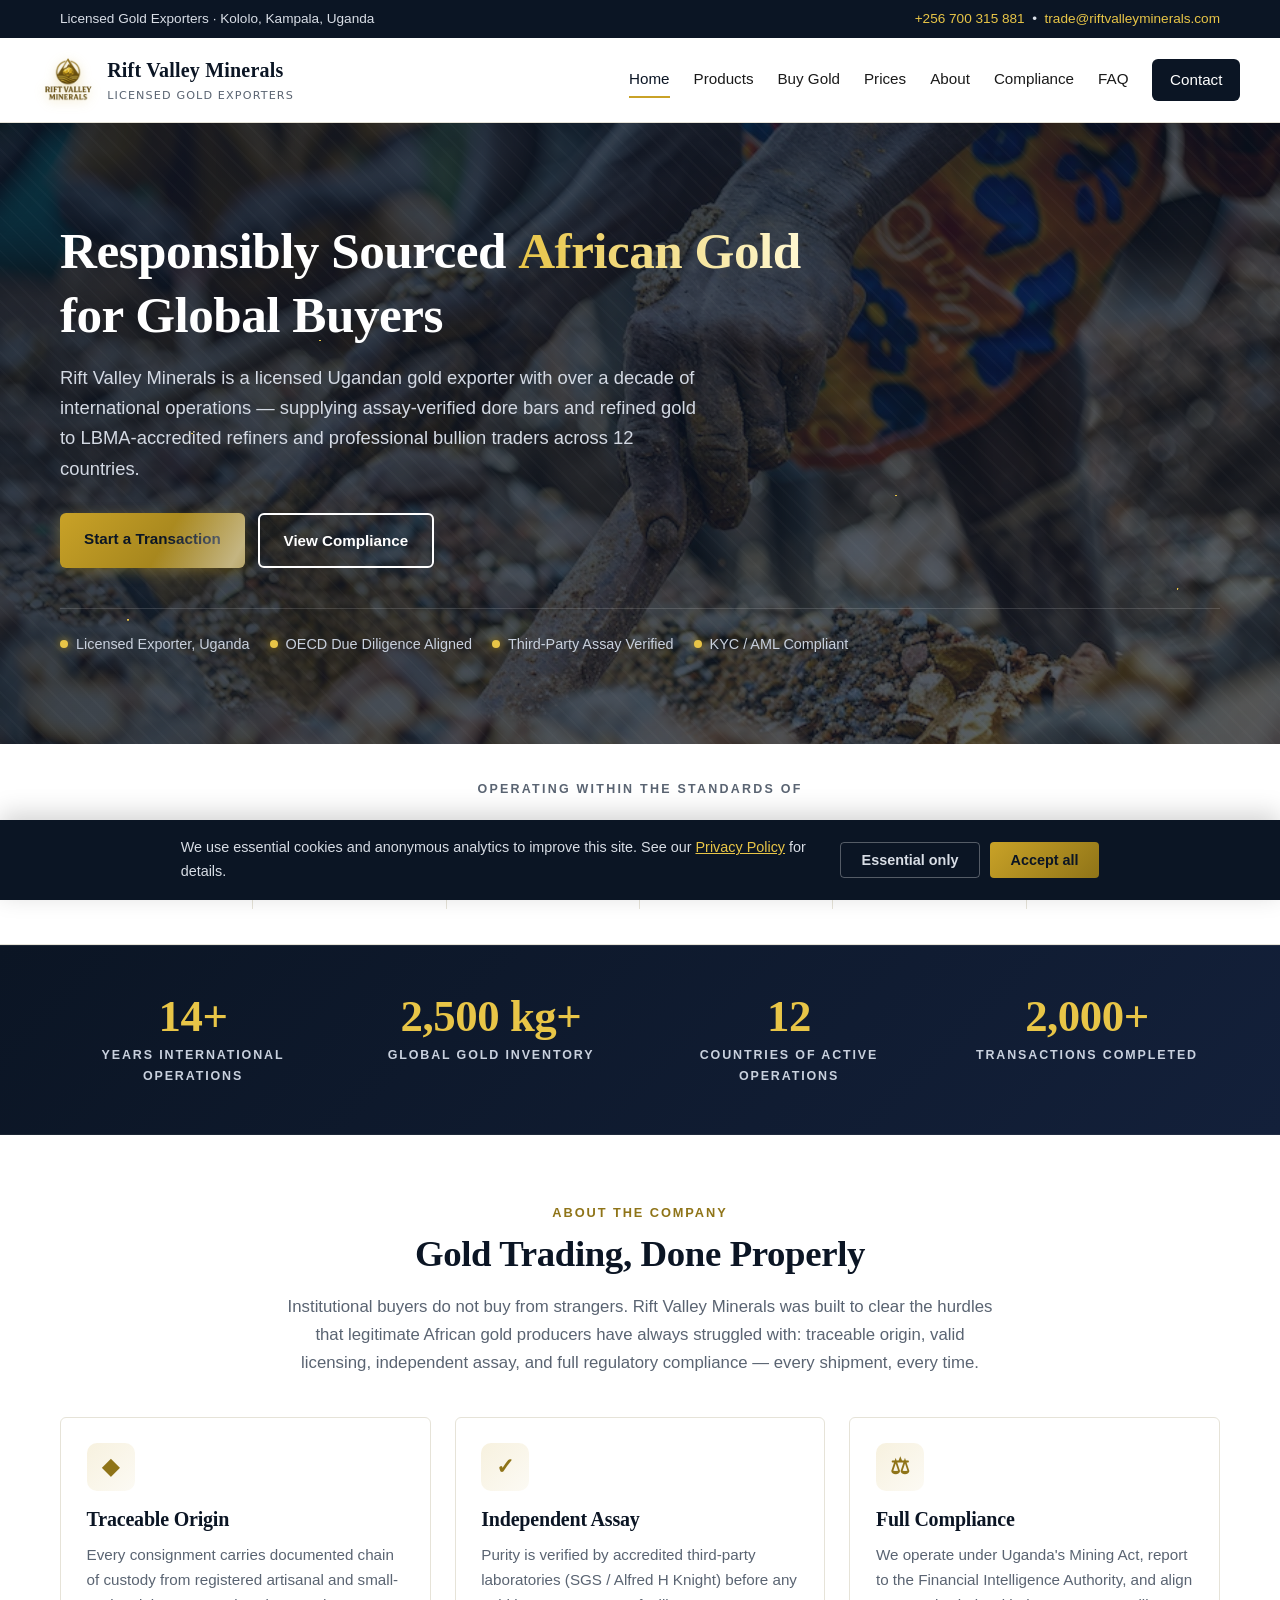
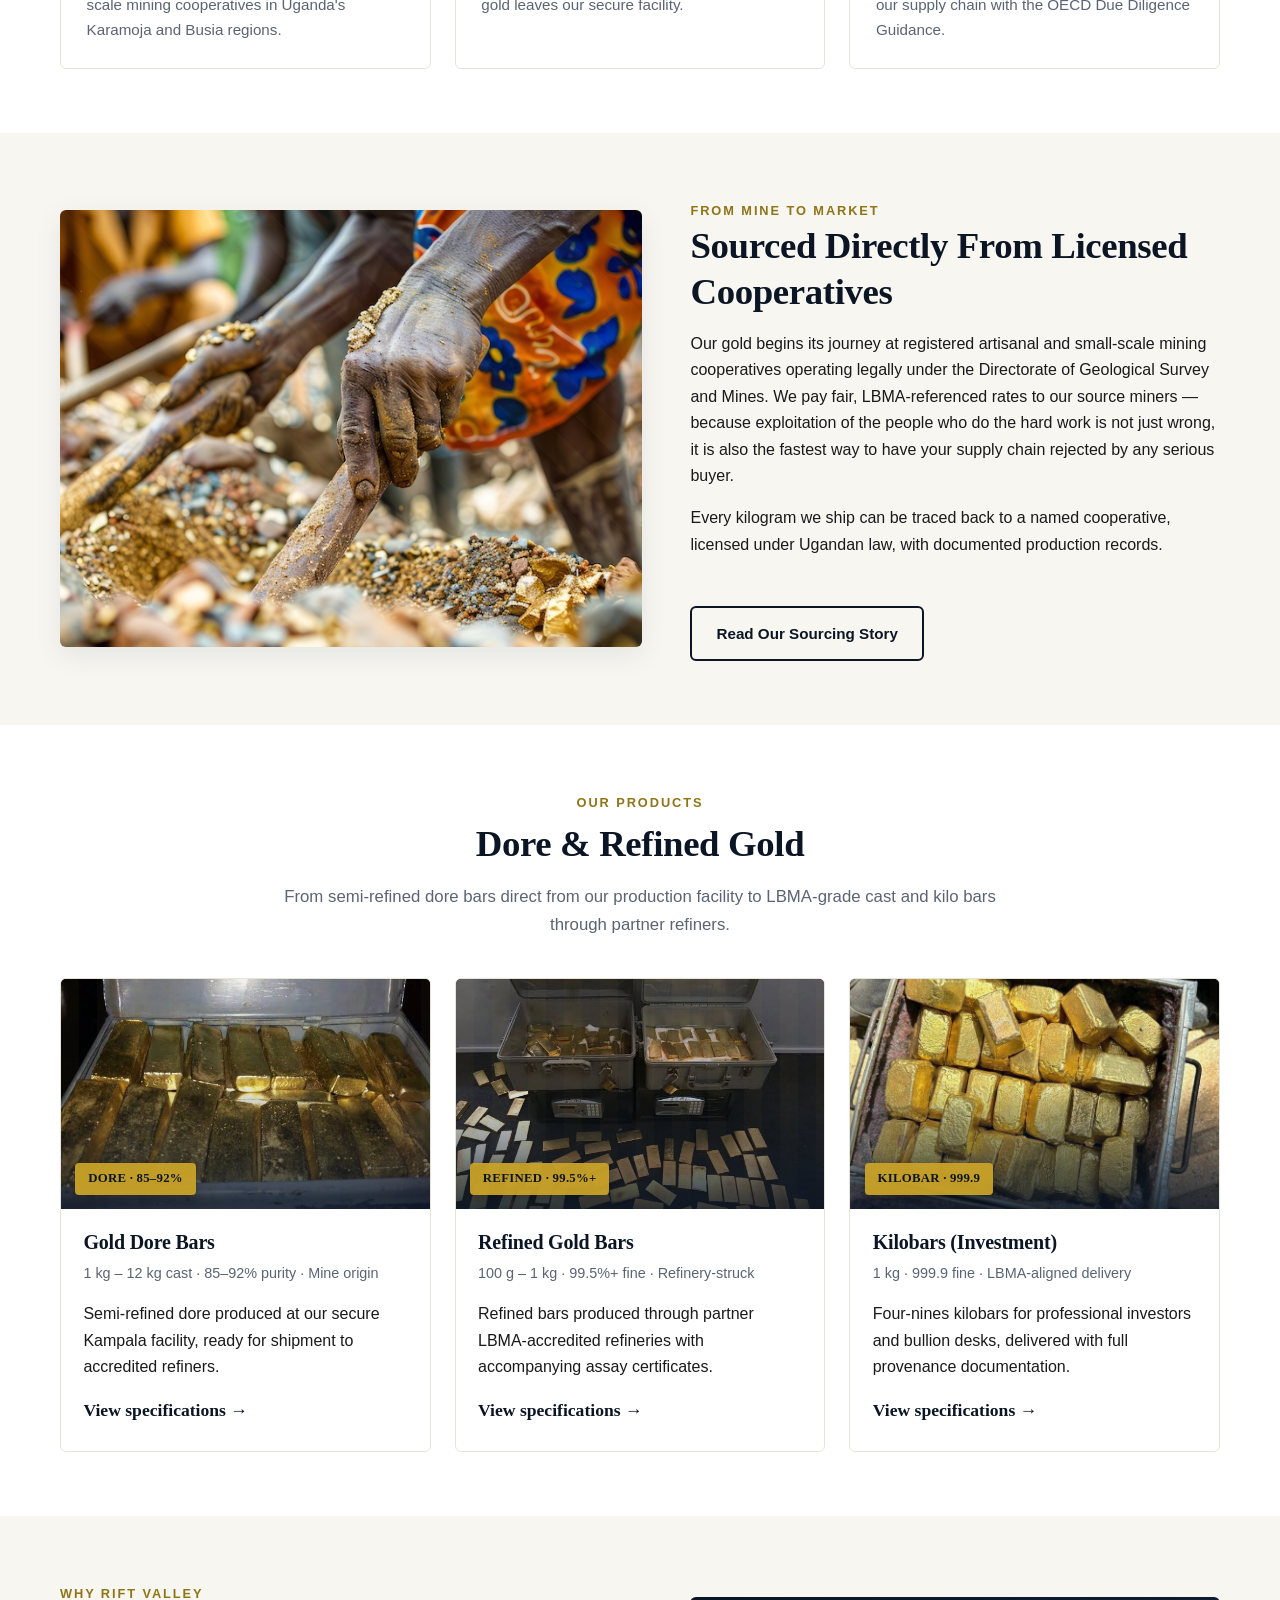
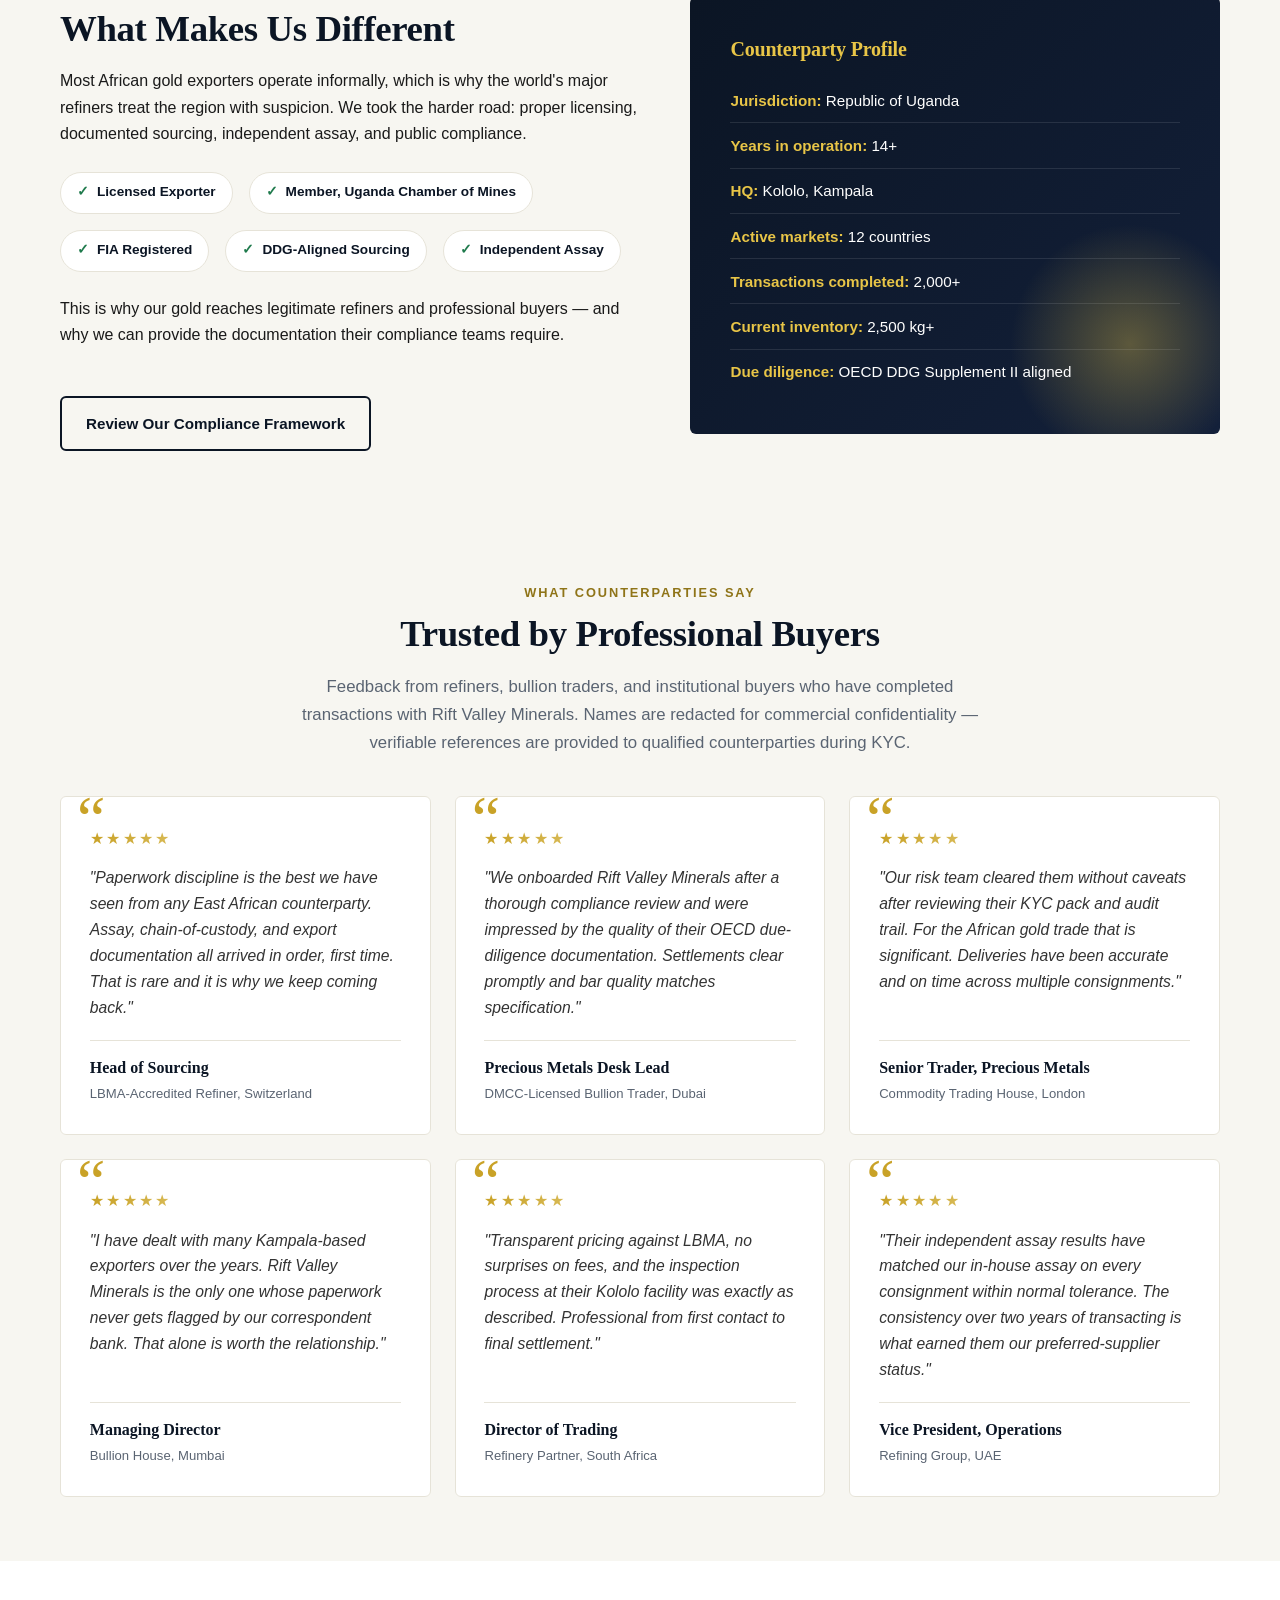
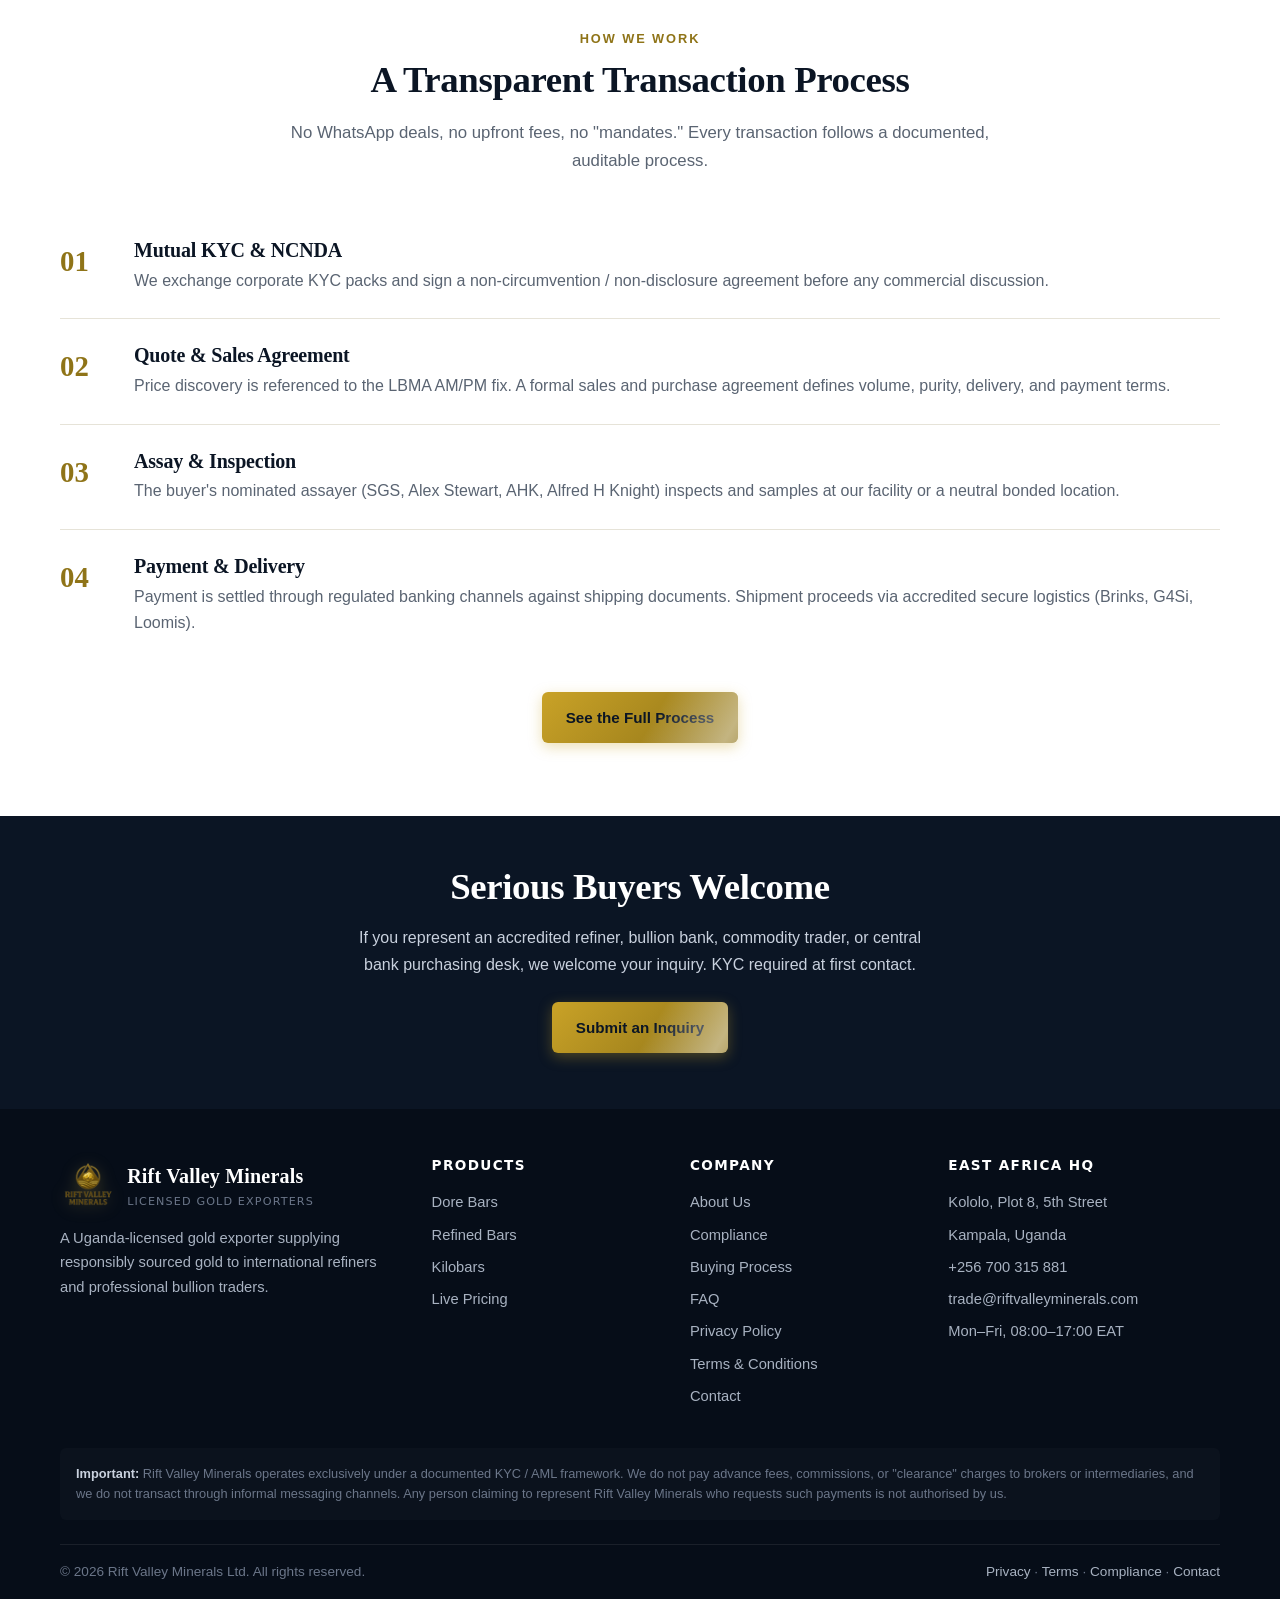
==== commit 9789408a: "Add accreditations band, map, downloads, cookie consent, scroll-to-top - Home: accreditations band (" ====
--- a/index.html
+++ b/index.html
@@ -164,6 +164,21 @@
   </div>
 </section>
 
+<!-- Accreditations band -->
+<section class="accreditations">
+  <div class="container">
+    <p class="accred-lead">Operating within the standards of</p>
+    <div class="accred-grid">
+      <div class="accred-item">LBMA<small>Good Delivery</small></div>
+      <div class="accred-item">OECD<small>DDG Supplement II</small></div>
+      <div class="accred-item">DMCC<small>Precious Metals Hub</small></div>
+      <div class="accred-item">SGS / AHK<small>Independent Assay</small></div>
+      <div class="accred-item">FIA Uganda<small>AML Reporting</small></div>
+      <div class="accred-item">Brinks / G4Si<small>Secure Logistics</small></div>
+    </div>
+  </div>
+</section>
+
 <!-- Stats strip -->
 <section class="stats">
   <div class="container">
--- a/styles.css
+++ b/styles.css
@@ -960,6 +960,193 @@
   }
 }
 
+/* ---------- Accreditations band ---------- */
+.accreditations {
+  background: #fff;
+  border-bottom: 1px solid var(--line);
+  padding: 2.2rem 0;
+}
+.accred-lead {
+  text-align: center;
+  color: var(--muted);
+  font-size: .78rem;
+  letter-spacing: .18em;
+  text-transform: uppercase;
+  font-weight: 600;
+  margin-bottom: 1.5rem;
+}
+.accred-grid {
+  display: grid;
+  grid-template-columns: repeat(auto-fit, minmax(150px, 1fr));
+  gap: 0;
+  align-items: center;
+}
+.accred-item {
+  text-align: center;
+  padding: .8rem 1rem;
+  color: var(--navy);
+  font-family: Georgia, serif;
+  font-size: 1.35rem;
+  font-weight: 700;
+  letter-spacing: .02em;
+  border-right: 1px solid var(--line);
+  transition: transform .2s ease;
+}
+.accred-item:last-child { border-right: none; }
+.accred-item:hover { transform: translateY(-2px); color: var(--gold-dark); }
+.accred-item small {
+  display: block;
+  font-family: system-ui, -apple-system, sans-serif;
+  font-size: .68rem;
+  font-weight: 500;
+  color: var(--muted);
+  letter-spacing: .1em;
+  text-transform: uppercase;
+  margin-top: .35rem;
+}
+@media (max-width: 720px) {
+  .accred-item { border-right: none; border-bottom: 1px solid var(--line); padding: .85rem; }
+  .accred-item:last-child { border-bottom: none; }
+}
+
+/* ---------- Downloads cards ---------- */
+.download-card {
+  background: #fff;
+  border: 1px solid var(--line);
+  border-radius: var(--radius);
+  padding: 1.5rem;
+  transition: transform .2s ease, box-shadow .2s ease, border-color .2s ease;
+}
+.download-card:hover {
+  transform: translateY(-3px);
+  box-shadow: var(--shadow);
+  border-color: var(--gold-light);
+}
+.download-card .doc-icon {
+  width: 44px; height: 54px;
+  background: linear-gradient(135deg, var(--gold-light), var(--gold-dark));
+  color: var(--navy);
+  display: grid; place-items: center;
+  font-family: Georgia, serif;
+  font-weight: 700;
+  font-size: .75rem;
+  border-radius: 4px 4px 2px 2px;
+  margin-bottom: 1rem;
+  position: relative;
+  box-shadow: 0 3px 8px rgba(201,162,39,.3);
+}
+.download-card .doc-icon::after {
+  content: "";
+  position: absolute;
+  top: 0; right: 0;
+  width: 10px; height: 10px;
+  background: var(--navy);
+  border-bottom-left-radius: 3px;
+}
+.download-card h3 { color: var(--navy); margin-bottom: .35rem; font-size: 1.05rem; }
+.download-card p { color: var(--muted); font-size: .9rem; margin-bottom: .9rem; }
+.download-card .req-link {
+  color: var(--gold-dark);
+  font-weight: 600;
+  font-size: .9rem;
+}
+.download-card .req-link:hover { color: var(--gold); }
+
+/* ---------- Map embed ---------- */
+.map-wrap {
+  margin-top: 2rem;
+  border-radius: var(--radius);
+  overflow: hidden;
+  box-shadow: var(--shadow);
+  border: 1px solid var(--line);
+}
+.map-wrap iframe {
+  display: block;
+  width: 100%;
+  height: 380px;
+  border: 0;
+}
+
+/* ---------- Scroll-to-top button ---------- */
+.scroll-top-btn {
+  position: fixed;
+  bottom: 24px;
+  right: 24px;
+  width: 48px; height: 48px;
+  background: linear-gradient(135deg, var(--gold), var(--gold-dark));
+  color: var(--navy);
+  border: none;
+  border-radius: 50%;
+  font-size: 1.5rem;
+  font-weight: 700;
+  cursor: pointer;
+  opacity: 0;
+  transform: translateY(16px);
+  pointer-events: none;
+  transition: opacity .3s ease, transform .3s ease, box-shadow .3s ease;
+  box-shadow: 0 4px 16px rgba(11, 21, 36, 0.25);
+  z-index: 99;
+  font-family: system-ui, sans-serif;
+  line-height: 1;
+}
+.scroll-top-btn.visible {
+  opacity: 1;
+  transform: translateY(0);
+  pointer-events: auto;
+}
+.scroll-top-btn:hover {
+  transform: translateY(-3px);
+  box-shadow: 0 8px 22px rgba(201,162,39,.45);
+}
+
+/* ---------- Cookie consent ---------- */
+.cookie-banner {
+  position: fixed;
+  bottom: 0; left: 0; right: 0;
+  background: var(--navy);
+  color: #f3f3f3;
+  padding: 1rem 1.5rem;
+  display: flex;
+  justify-content: center;
+  align-items: center;
+  gap: 1.2rem;
+  flex-wrap: wrap;
+  box-shadow: 0 -6px 24px rgba(0,0,0,.18);
+  z-index: 100;
+  transform: translateY(100%);
+  transition: transform .45s cubic-bezier(.2,.8,.2,1);
+  font-size: .9rem;
+}
+.cookie-banner.visible { transform: translateY(0); }
+.cookie-banner.dismissed { transform: translateY(100%); }
+.cookie-banner p { margin: 0; max-width: 640px; color: #d8dde5; }
+.cookie-banner a { color: var(--gold-light); text-decoration: underline; }
+.cookie-banner a:hover { color: #fff; }
+.cookie-banner .actions { display: flex; gap: .6rem; flex-shrink: 0; }
+.cookie-accept {
+  background: linear-gradient(135deg, var(--gold), var(--gold-dark));
+  color: var(--navy);
+  border: none;
+  padding: .55rem 1.3rem;
+  border-radius: 4px;
+  font-weight: 700;
+  cursor: pointer;
+  font-size: .9rem;
+  transition: transform .15s ease, box-shadow .2s ease;
+}
+.cookie-accept:hover { transform: translateY(-1px); box-shadow: 0 4px 12px rgba(201,162,39,.4); }
+.cookie-decline {
+  background: transparent;
+  color: #d8dde5;
+  border: 1px solid rgba(255,255,255,.3);
+  padding: .55rem 1.3rem;
+  border-radius: 4px;
+  font-weight: 600;
+  cursor: pointer;
+  font-size: .9rem;
+}
+.cookie-decline:hover { background: rgba(255,255,255,.08); }
+
 /* ---------- Utility ---------- */
 .text-center { text-align: center; }
 .mt-2 { margin-top: 2rem; }
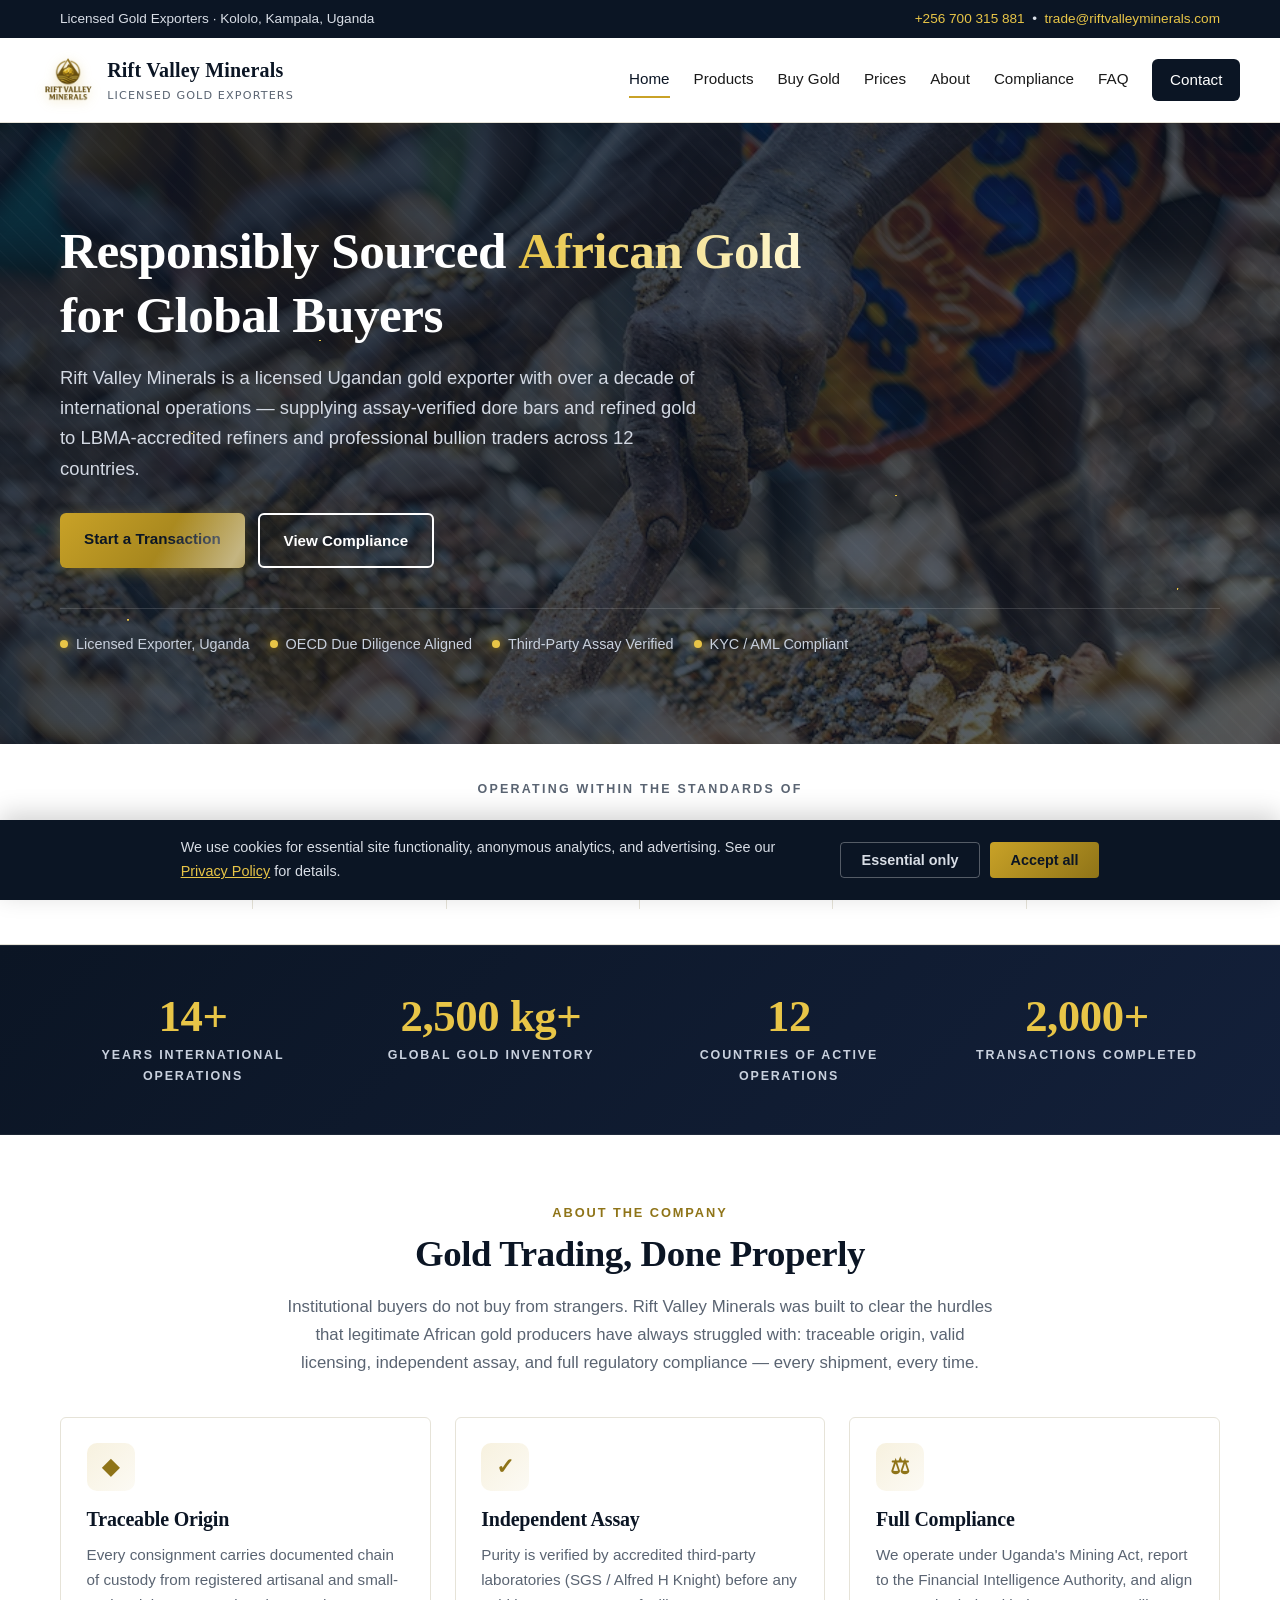
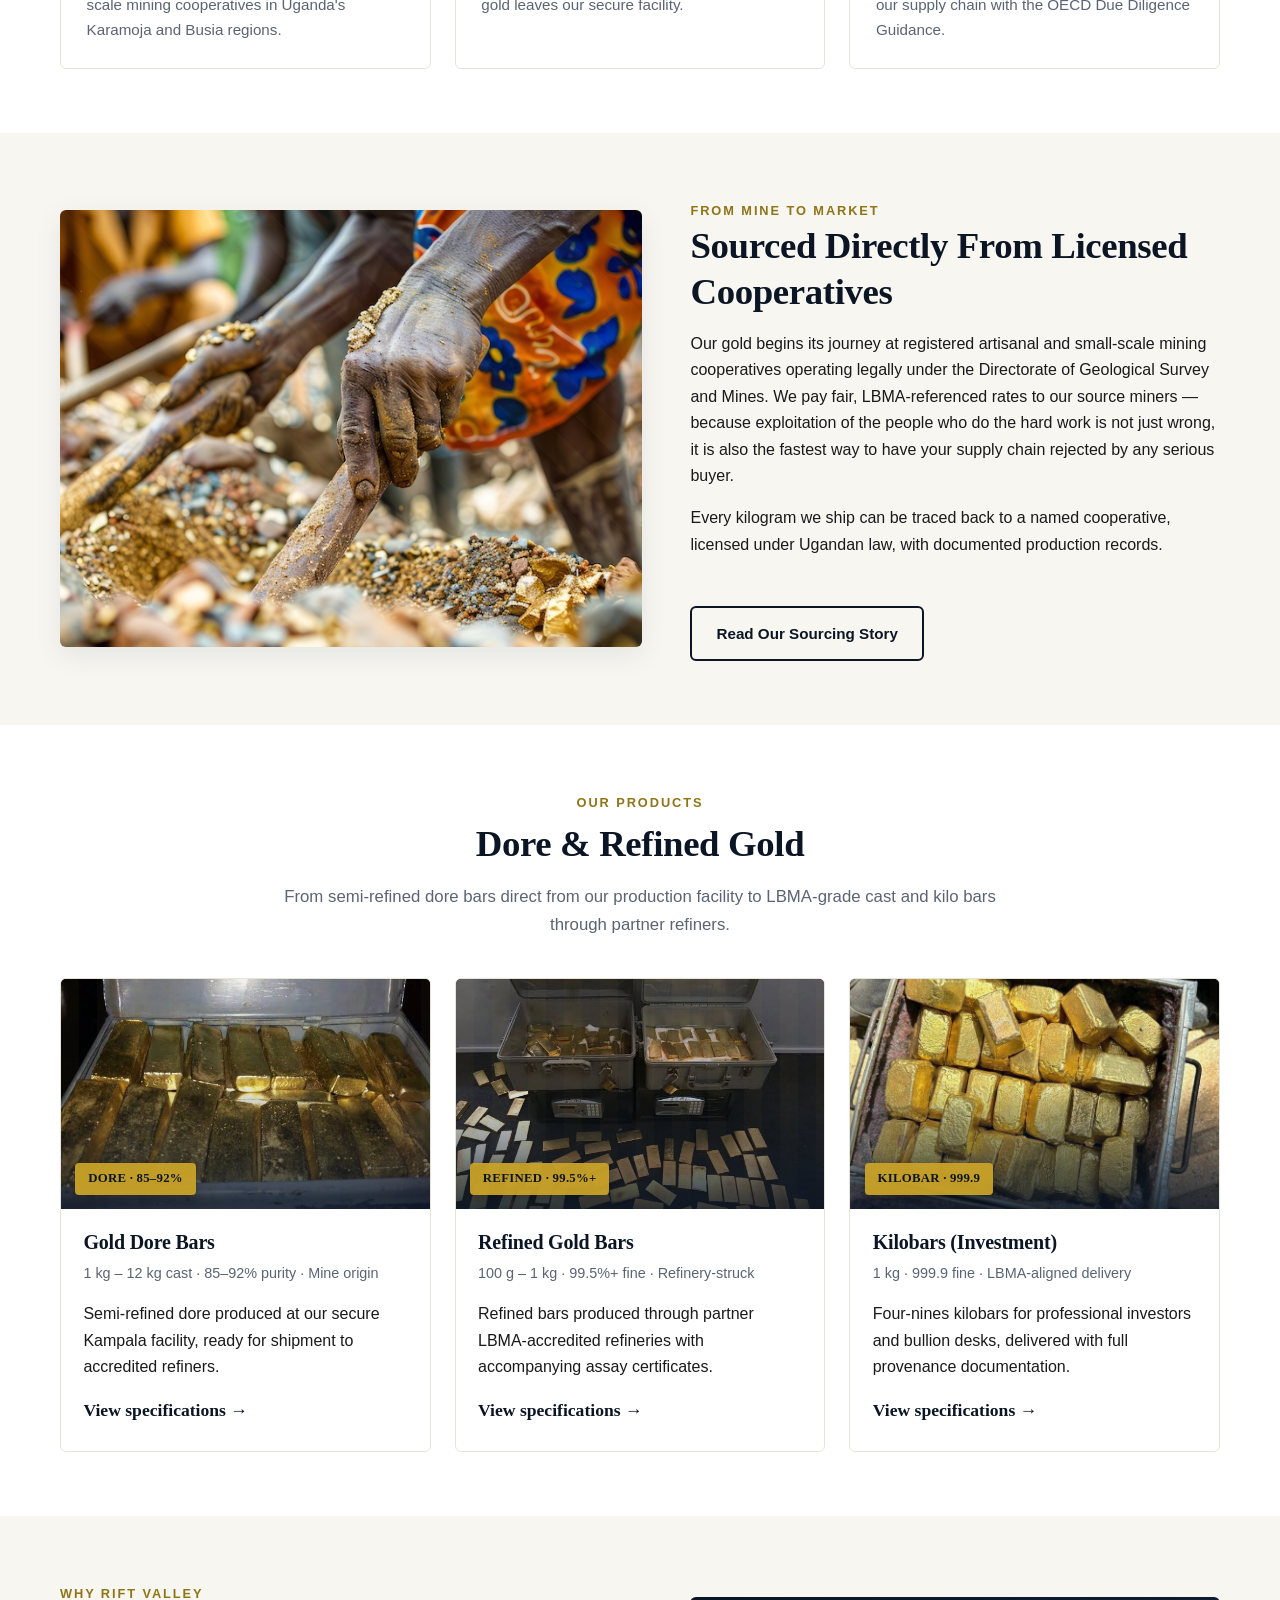
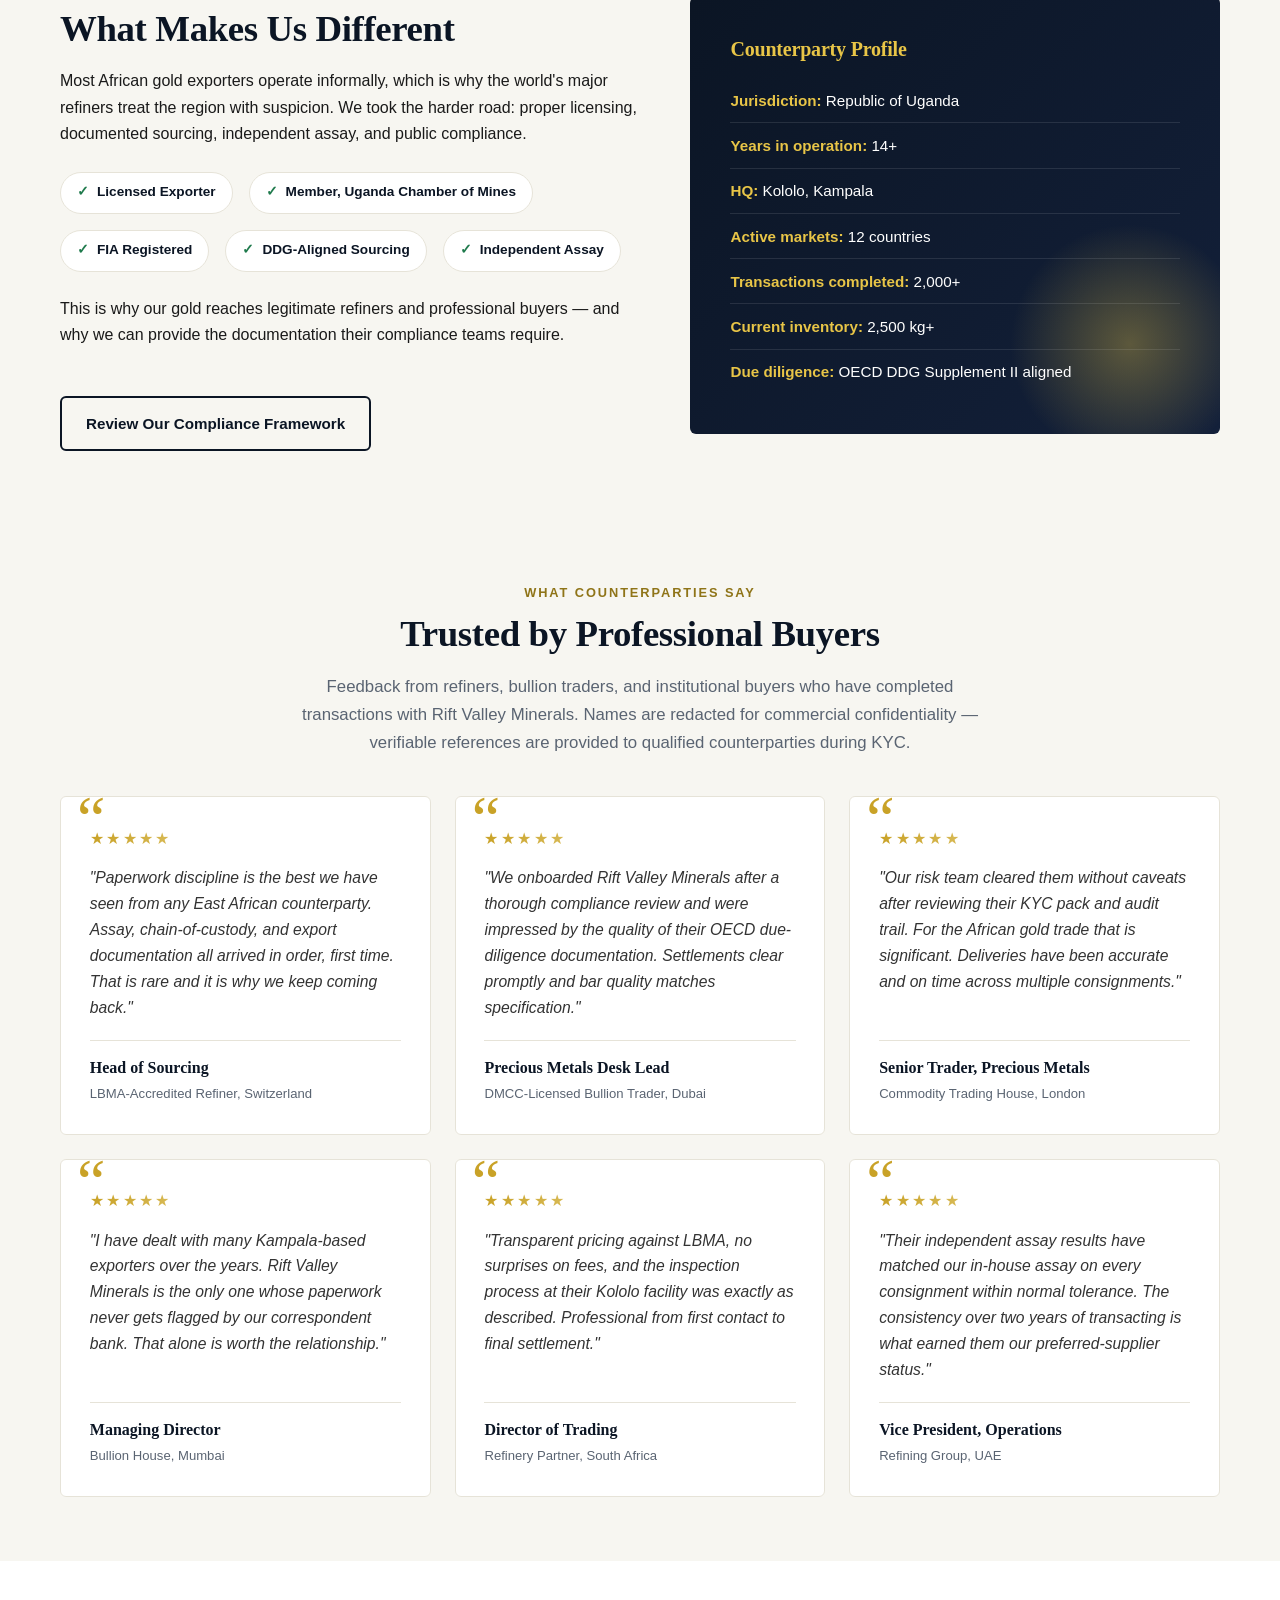
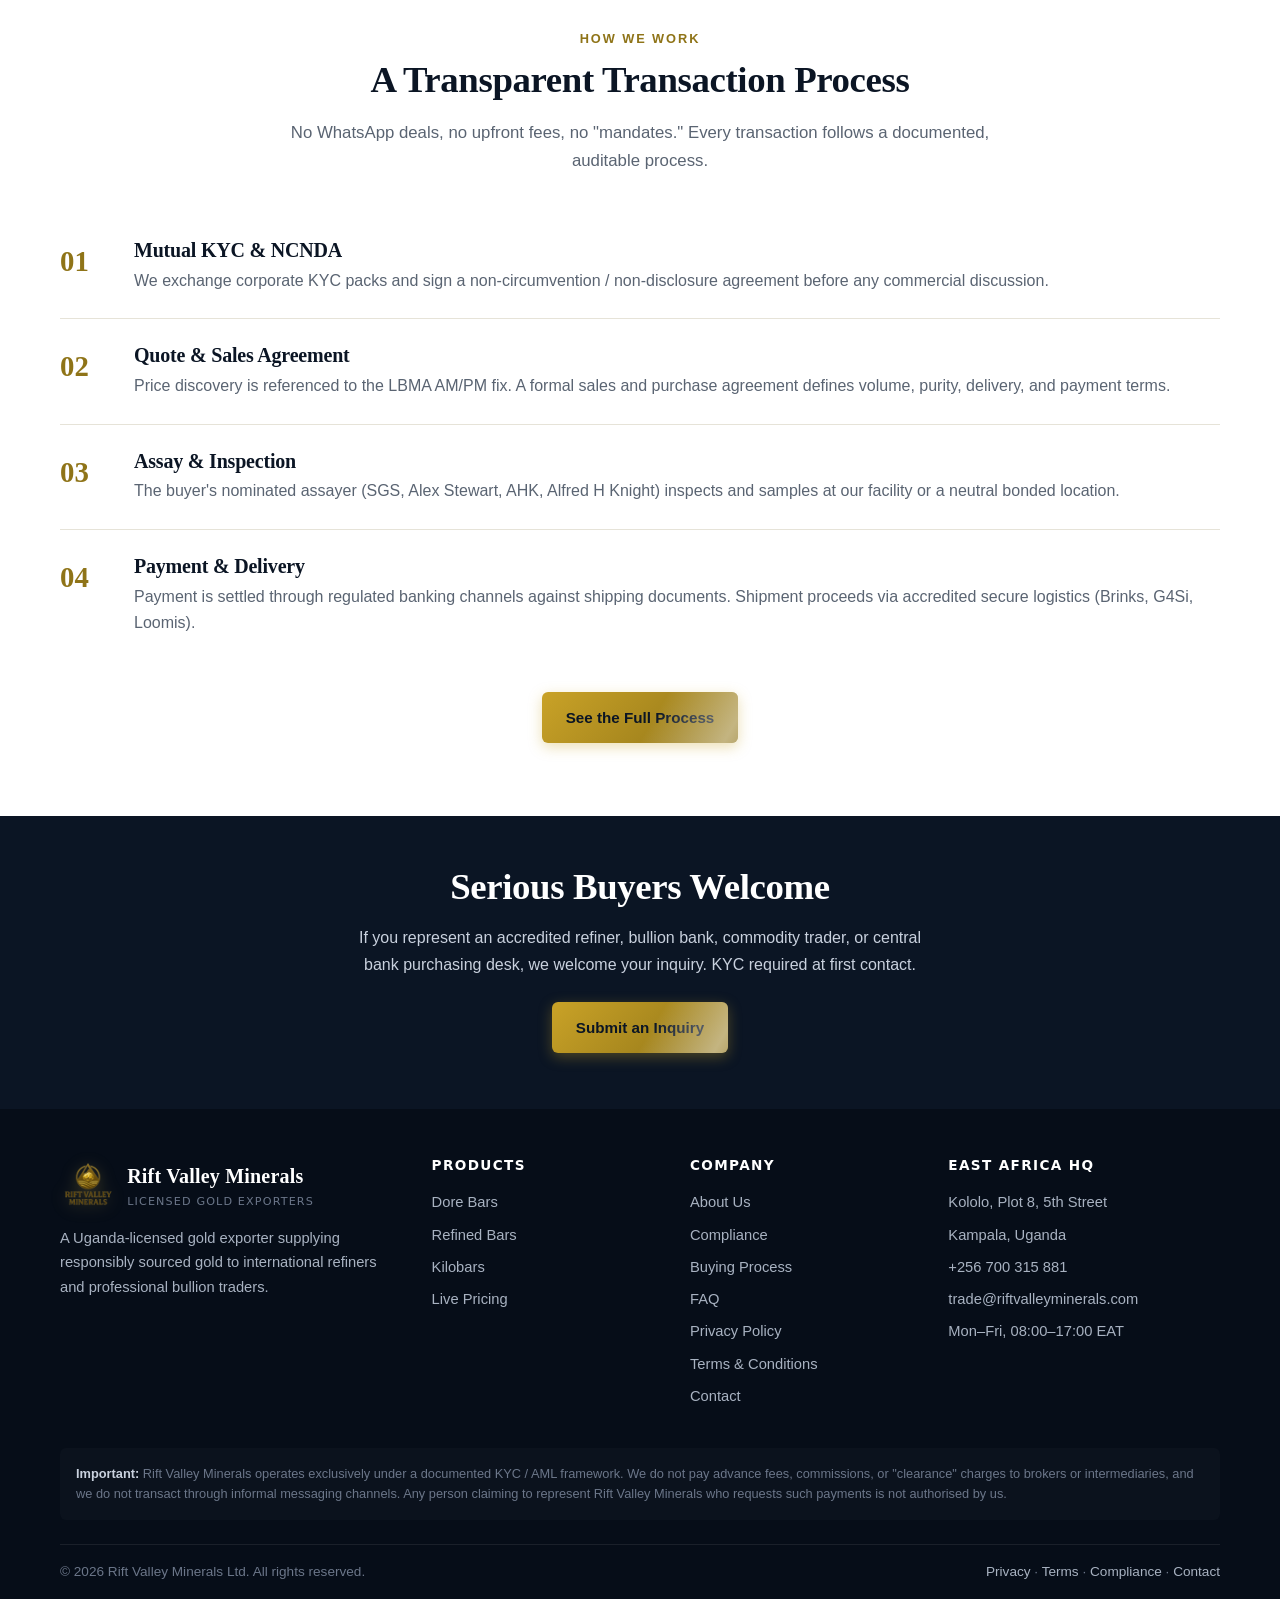
==== commit d4c668eb: "Integrate Google Ads + GA4 with Consent Mode v2 - Add gtag.js with GDPR Consent Mode v2 (default: al" ====
--- a/index.html
+++ b/index.html
@@ -3,6 +3,24 @@
 <head>
 <meta charset="UTF-8">
 <meta name="viewport" content="width=device-width, initial-scale=1.0">
+
+<!-- Google tag (gtag.js) — Google Ads + Google Analytics 4 -->
+<!-- REPLACE G-XXXXXXXXXX with your real GA4 Measurement ID and AW-XXXXXXXXX with your real Google Ads Conversion ID -->
+<script async src="https://www.googletagmanager.com/gtag/js?id=G-XXXXXXXXXX"></script>
+<script>
+  window.dataLayer = window.dataLayer || [];
+  function gtag(){dataLayer.push(arguments);}
+  gtag('consent', 'default', {
+    'ad_storage': 'denied',
+    'ad_user_data': 'denied',
+    'ad_personalization': 'denied',
+    'analytics_storage': 'denied',
+    'wait_for_update': 500
+  });
+  gtag('js', new Date());
+  gtag('config', 'G-XXXXXXXXXX', { 'anonymize_ip': true });
+  gtag('config', 'AW-XXXXXXXXX');
+</script>
 <title>Rift Valley Minerals — Licensed Gold Exporters, Uganda | Bulk Gold Bars &amp; Dore</title>
 <meta name="description" content="Rift Valley Minerals is a Uganda-licensed gold exporter with 14+ years of international operations, 2,500 kg+ inventory, and 2,000+ completed transactions across 12 countries. Supplying LBMA refiners and professional bullion traders with responsibly sourced gold bars and dore.">
 <meta name="keywords" content="gold buyers Africa, Uganda gold exporter, buy gold bars Uganda, LBMA dore, bulk gold bars, gold refiner Africa, licensed gold trader, Kampala gold, OECD due diligence gold, responsible gold sourcing">
